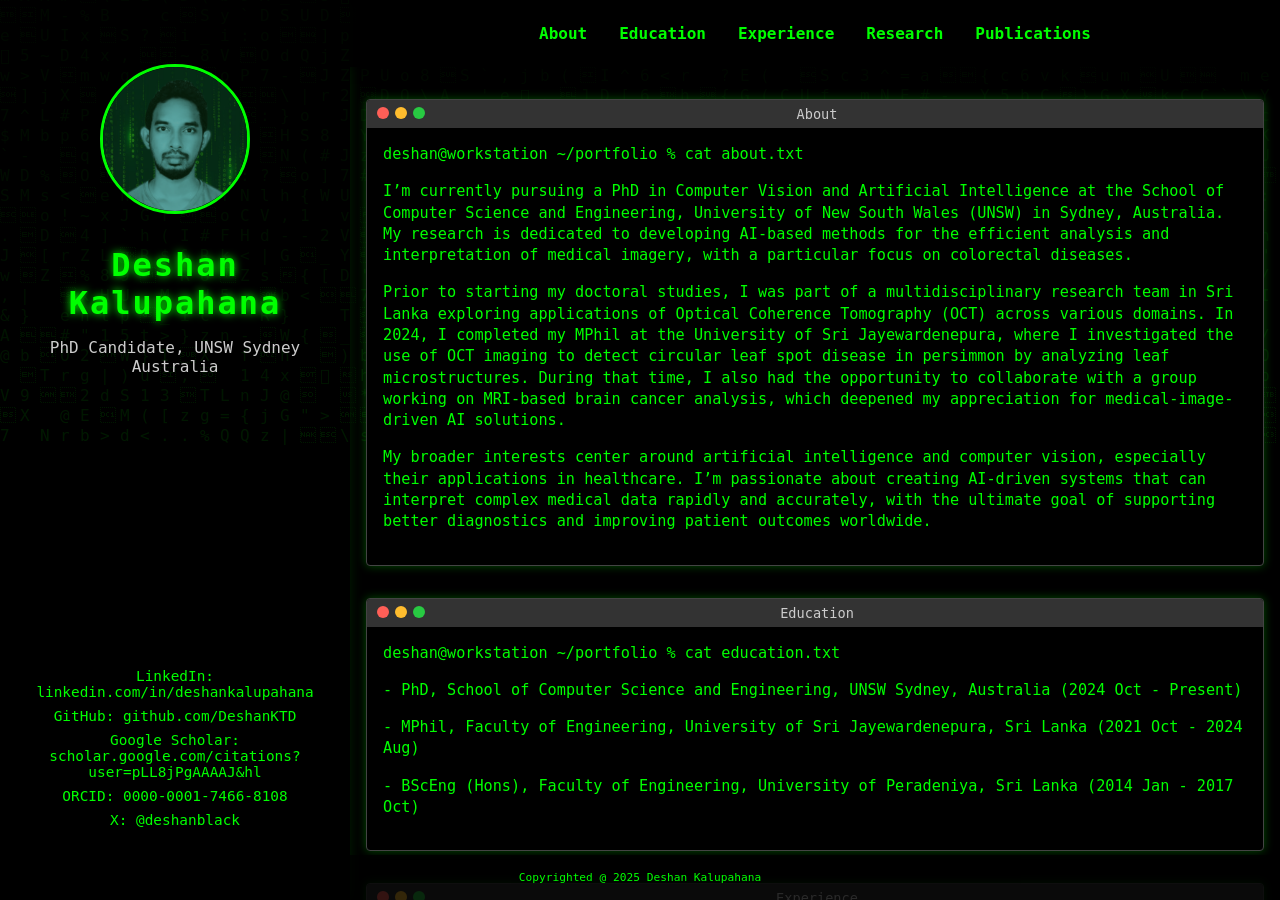
==== index.html @ 681093fb "matrix cube container size increased" ====
<!DOCTYPE html>
<html lang="en">
<head>
  <meta charset="UTF-8" />
  <meta name="viewport" content="width=device-width, initial-scale=1.0"/>
  <title>Deshan Kalupahana - PhD Computer Vision & AI Researcher | UNSW Sydney</title>
  
  <!-- SEO Meta Tags -->
  <meta name="description" content="Deshan Kalupahana is a PhD candidate in Computer Vision and AI at UNSW Sydney, specializing in medical image analysis and colorectal disease research. Former lecturer and researcher with expertise in OCT, machine learning, and brain tumor analysis."/>
  <meta name="keywords" content="Deshan Kalupahana, PhD researcher, computer vision, artificial intelligence, medical imaging, colorectal diseases, UNSW Sydney, machine learning, OCT, brain tumor analysis, deep learning, medical AI"/>
  <meta name="author" content="Deshan Kalupahana"/>
  <meta name="robots" content="index, follow"/>
  <meta name="language" content="English"/>
  <meta name="google-site-verification" content="XbaNAQeh065SX02LPiURoZ4rjeaRh0Z0gxLNS8J-SDw" />
  <link rel="canonical" href="https://deshanktd.github.io/"/>
  
  <!-- Open Graph / Facebook -->
  <meta property="og:type" content="website"/>
  <meta property="og:url" content="https://deshanktd.github.io/"/>
  <meta property="og:title" content="Deshan Kalupahana - PhD Computer Vision & AI Researcher"/>
  <meta property="og:description" content="PhD candidate in Computer Vision and AI at UNSW Sydney, specializing in medical image analysis and colorectal disease research."/>
  <meta property="og:image" content="https://deshanktd.github.io/img/profile.png"/>
  <meta property="og:site_name" content="Deshan Kalupahana - Portfolio"/>
  <meta property="og:locale" content="en_US"/>
  
  <!-- Twitter -->
  <meta property="twitter:card" content="summary_large_image"/>
  <meta property="twitter:url" content="https://deshanktd.github.io/"/>
  <meta property="twitter:title" content="Deshan Kalupahana - PhD Computer Vision & AI Researcher"/>
  <meta property="twitter:description" content="PhD candidate in Computer Vision and AI at UNSW Sydney, specializing in medical image analysis and colorectal disease research."/>
  <meta property="twitter:image" content="https://deshanktd.github.io/img/profile.png"/>
  <meta property="twitter:creator" content="@deshanblack"/>
  
  <!-- Academic/Research specific -->
  <meta name="citation_author" content="Kalupahana, Deshan"/>
  <meta name="citation_title" content="Deshan Kalupahana - Academic Portfolio"/>
  <meta name="DC.creator" content="Deshan Kalupahana"/>
  <meta name="DC.subject" content="Computer Vision, Artificial Intelligence, Medical Imaging"/>
  
  <!-- Structured Data for Person Schema -->
  <script type="application/ld+json">
  {
    "@context": "https://schema.org",
    "@type": "Person",
    "name": "Deshan Kalupahana",
    "jobTitle": "PhD Candidate",
    "affiliation": {
      "@type": "Organization",
      "name": "University of New South Wales",
      "sameAs": "https://www.unsw.edu.au/"
    },
    "alumniOf": [
      {
        "@type": "Organization", 
        "name": "University of Sri Jayewardenepura",
        "sameAs": "https://eng.sjp.ac.lk/"
      },
      {
        "@type": "Organization",
        "name": "University of Peradeniya", 
        "sameAs": "https://eng.pdn.ac.lk/"
      }
    ],
    "knowsAbout": ["Computer Vision", "Artificial Intelligence", "Medical Imaging", "Machine Learning", "Deep Learning", "Colorectal Disease Analysis", "Optical Coherence Tomography"],
    "url": "https://deshanktd.github.io/",
    "sameAs": [
      "https://www.linkedin.com/in/deshankalupahana/",
      "https://github.com/DeshanKTD",
      "https://scholar.google.com/citations?user=pLL8jPgAAAAJ",
      "https://orcid.org/0000-0001-7466-8108",
      "https://twitter.com/deshanblack"
    ],
    "image": "https://deshanktd.github.io/img/profile.png",
    "description": "PhD candidate in Computer Vision and AI at UNSW Sydney, specializing in medical image analysis and colorectal disease research."
  }
  </script>
  
  <!-- Link to external CSS file -->
  <link rel="stylesheet" href="css/styles.css">
</head>
<body>
  <!-- Hamburger toggle -->
  <button id="nav-toggle" aria-label="Toggle navigation">☰</button>
  <canvas id="matrix"></canvas>
  <div class="layout">
    <!-- LEFT SIDEBAR -->
    <aside class="sidebar" role="complementary">
      <img src="img/profile.png" alt="Deshan Kalupahana - PhD Computer Vision Researcher at UNSW Sydney">
      <h1>Deshan Kalupahana</h1>
      <p class="title">PhD Candidate, UNSW Sydney <br> Australia</p>
      
      <div class="contact">
        <p>LinkedIn: <a href="https://www.linkedin.com/in/deshankalupahana/">linkedin.com/in/deshankalupahana</a></p>
        <p>GitHub: <a href="https://github.com/DeshanKTD">github.com/DeshanKTD</a></p>
        <p>Google Scholar: <a href="https://scholar.google.com/citations?user=pLL8jPgAAAAJ&hl=en">scholar.google.com/citations?user=pLL8jPgAAAAJ&hl</a></p>
        <p>ORCID: <a href="https://orcid.org/0000-0001-7466-8108">0000-0001-7466-8108</a></p>
        <p>X: <a href="https://twitter.com/deshanblack">@deshanblack</a></p>
      </div>
    </aside>
    <!-- RIGHT MAIN CONTENT -->
    <main class="main" role="main">
      <!-- Main heading for SEO -->
      <h1 style="position: absolute; left: -9999px;">Deshan Kalupahana - PhD Computer Vision and AI Researcher</h1>
      <!-- Desktop nav -->
      <nav id="drawer-nav">
        <ul>
          <li><a href="#about">About</a></li>
            <li><a href="#education">Education</a></li>
          <li><a href="#experience">Experience</a></li>
          <li><a href="#research">Research</a></li>
          <!-- <li><a href="#projects">Projects</a></li> -->
          <li><a href="#publications">Publications</a></li>

        </ul>
      </nav>
      <!-- Mobile drawer -->
      <nav id="drawer-drawer">
        <div class="drawer-header">
          <img src="img/profile.png" alt="Deshan Kalupahana - PhD Researcher Profile Photo">
          <h1>Deshan Kalupahana</h1>
          <p class="title">PhD Candidate, UNSW Sydney</p>
          <p>Australia</p>
        </div>
        <ul>
          <li><a href="#about">About</a></li>
          <li><a href="#education">Education</a></li>
          <li><a href="#experience">Experience</a></li>
          <li><a href="#research">Research</a></li>
          <!-- <li><a href="#projects">Projects</a></li> -->
          <li><a href="#publications">Publications</a></li>

        </ul>
      </nav>
      <!-- Scripts -->
      <script>
        // Mobile drawer toggle
        document.addEventListener('DOMContentLoaded', () => {
          const toggle = document.getElementById('nav-toggle');
          const drawer = document.getElementById('drawer-drawer');
          if (toggle && drawer) toggle.addEventListener('click', () => drawer.classList.toggle('open'));
        });
      </script>
      
      <!-- Matrix Cube (shown when all terminals are closed) -->
      <div class="matrix-cube-container" id="matrix-cube">
        <div class="matrix-cube">
          <div class="cube-face front">01110100 01100101 01110010 01101101</div>
          <div class="cube-face back">01100011 01101111 01100100 01100101</div>
          <div class="cube-face right">01101101 01100001 01110100 01110010</div>
          <div class="cube-face left">01101001 01111000 01110000 01101000</div>
          <div class="cube-face top">01000100 01100101 01110011 01101000</div>
          <div class="cube-face bottom">01100001 01101110 01001011 01010100</div>
        </div>
      </div>
      
      <!-- About Terminal -->
      <section id="about" role="region" aria-labelledby="about-heading">
        <h2 id="about-heading" style="position: absolute; left: -9999px;">About Deshan Kalupahana</h2>
      <div class="terminal" id="terminal-about">
        <div class="terminal-header">
          <div class="term-buttons"><span class="close-btn"></span><span class="minimize-btn"></span><span class="maximize-btn"></span></div>
          <div class="term-title">About</div>
        </div>
        <div class="terminal-content">
          <p><span class="cmd">deshan@workstation ~/portfolio % cat about.txt</span></p>

            <p>I’m currently pursuing a PhD in Computer Vision and Artificial Intelligence at the School of Computer Science and Engineering, University of New South Wales (UNSW) in Sydney, Australia. My research is dedicated to developing AI-based methods for the efficient analysis and interpretation of medical imagery, with a particular focus on colorectal diseases.</p>

            <p>Prior to starting my doctoral studies, I was part of a multidisciplinary research team in Sri Lanka exploring applications of Optical Coherence Tomography (OCT) across various domains. In 2024, I completed my MPhil at the University of Sri Jayewardenepura, where I investigated the use of OCT imaging to detect circular leaf spot disease in persimmon by analyzing leaf microstructures. During that time, I also had the opportunity to collaborate with a group working on MRI-based brain cancer analysis, which deepened my appreciation for medical-image-driven AI solutions.</p>

            <p>My broader interests center around artificial intelligence and computer vision, especially their applications in healthcare. I’m passionate about creating AI-driven systems that can interpret complex medical data rapidly and accurately, with the ultimate goal of supporting better diagnostics and improving patient outcomes worldwide.</p>
        </div>
      </div>

            <!-- Education Terminal -->
      <section id="education" role="region" aria-labelledby="education-heading">
        <h2 id="education-heading" style="position: absolute; left: -9999px;">Education Background</h2>
      <div class="terminal" id="terminal-education">
        <div class="terminal-header"><div class="term-buttons"><span class="close-btn"></span><span class="minimize-btn"></span><span class="maximize-btn"></span></div><div class="term-title">Education</div></div>
        <div class="terminal-content">
          <p><span class="cmd">deshan@workstation ~/portfolio % cat education.txt</span> </p>
          <p>- PhD, <a href="https://www.unsw.edu.au/engineering/our-schools/computer-science-and-engineering"> School of Computer Science and Engineering, UNSW Sydney</a>, Australia (2024 Oct - Present)</p>
          <p>- MPhil, <a href="https://eng.sjp.ac.lk/"> Faculty of Engineering, University of Sri Jayewardenepura</a>, Sri Lanka (2021 Oct - 2024 Aug)</p>
          <p>- BScEng (Hons), <a href="https://eng.pdn.ac.lk/"> Faculty of Engineering, University of Peradeniya</a>, Sri Lanka (2014 Jan - 2017 Oct)</p>
        </div>
      </div>
      <!-- Experience Terminal -->
      <section id="experience" role="region" aria-labelledby="experience-heading">
        <h2 id="experience-heading" style="position: absolute; left: -9999px;">Professional Experience</h2>
      <div class="terminal" id="terminal-experience">
        <div class="terminal-header"><div class="term-buttons"><span class="close-btn"></span><span class="minimize-btn"></span><span class="maximize-btn"></span></div><div class="term-title">Experience</div></div>
        <div class="terminal-content">
          <p><span class="cmd">deshan@workstation ~/portfolio % cat experience.txt</span></p>
          <p>- Casual Acedemic, <a href="https://www.unsw.edu.au/engineering/our-schools/computer-science-and-engineering"> School of Computer Science & Engineering, UNSW Sydney</a>, Australia (2025 Feb - Present)</p>
          <p>- Lecturer, <a href="https://eng.sjp.ac.lk/">Faculty of Engineering, University of Sri Jayewardenepura</a>, Sri Lanka (2021 Sept - 2024 Oct)</p>
          <p>- Instructor, <a href="https://eng.sjp.ac.lk/">Faculty of Engineering, University of Sri Jayewardenepura</a>, Sri Lanka (2019 Dec - 2024 Aug)</p>
          <p>- Visiting Lecturer, <a href="https://icbt.lk/"> ICBT Campus </a>, Sri Lanka (2023 Sept - 2024 Sept)</p>
          <p>- Visiting Lecturer, <a href="https://apiit.lk/"> APIIT</a>, Sri Lanka (2022 Nov - 2023 Mar)</p>
          <p>- Software Engineer, <a href="https://wso2.com/"> WSO2</a>, Sri Lanka (2017 Nov - 2018 Jun)</p>
          <p>- System and Network Engineer (Intern), <a href="https://www.ibm.com/"> IBM World Trade Corporation</a>, Sri Lanka (2016 Oct - 2017 Mar)</p>
        </div>
      </div>

      <!-- Research Terminal -->
      <section id="research" role="region" aria-labelledby="research-heading">
        <h2 id="research-heading" style="position: absolute; left: -9999px;">Research Areas and Projects</h2>
      <div class="terminal" id="terminal-research">
        <div class="terminal-header"><div class="term-buttons"><span class="close-btn"></span><span class="minimize-btn"></span><span class="maximize-btn"></span></div><div class="term-title">Research</div></div>
        <div class="terminal-content">
          
          <p><span class="cmd">deshan@workstation ~/portfolio % cat research.txt</span></p>

          <p>- AI-Driven Analysis of Colorectal Diseases Using Computer Vision and Machine Learning: <br>
          The development of advanced, AI-driven methods for the analysis of colorectal diseases is the primary focus of my PhD research. This work involves applying computer vision and machine learning techniques to improve the accuracy, efficiency, and interpretability of medical image analysis in colorectal disease diagnostics. This research is being conducted at <a href="https://www.unsw.edu.au/engineering/our-schools/computer-science-and-engineering"> CSE UNSW Sydney</a>, under the supervision of <a href="https://research.unsw.edu.au/people/professor-arcot-sowmya"> Prof. Arcot Sowmya</a>, <a href="https://research.unsw.edu.au/people/dr-sonit-singh"> Dr. Sonit Singh</a>, and <a href="https://www.gastroandliver.com.au/team/praveen-ravindran/"> Dr. Praveen Ravindran </a>.
          </p>
          <p>- <a href="https://sites.google.com/view/aiai-lab-usj">Optical Coherence Tomography (OCT) Applications</a>: <br>
            Focused on applying Optical Coherence Tomography (OCT) and deep learning for non-invasive plant disease detection. The thesis, titled "A Deep Learning Approach for the Automated Pre-identification and Analysis of Circular Leaf Spot Disease in Persimmon Using Optical Coherence Tomography Images," involved developing an AI-based approach for early detection of circular leaf spot disease in persimmon. This work carried out at the <a href="https://eng.sjp.ac.lk/">Faculty of Engineering, University of Sri Jayewardenepura</a>, under the supervision of <a href="https://sites.google.com/view/udayawijenayake/"> Dr. Udaya Wijenayake</a> and <a href="https://www.sliit.lk/faculty-of-engineering/staff/eranga.w/"> Dr. Ruchire Eranga Wijesinghe</a>.</p>

          <p>-  MRI-Based Brain Tumor Analysis Using Machine Learning: <br>
            Research focused on analyzing brain tumors using diffusion-weighted MRI, with an emphasis on Apparent Diffusion Coefficient (ADC) images. Demographic and texture features were extracted to identify distribution patterns, and machine learning techniques were applied to classify tumors as malignant or benign. The study was carried out at the <a href="https://www.pdn.ac.lk/"> University of Peradeniya</a>.
          </p>


        </div>
      </div>
    
      <!-- Publications Terminal -->
      <section id="publications" role="region" aria-labelledby="publications-heading">
        <h2 id="publications-heading" style="position: absolute; left: -9999px;">Academic Publications</h2>
      <div class="terminal" id="terminal-publications">
        <div class="terminal-header"><div class="term-buttons"><span class="close-btn"></span><span class="minimize-btn"></span><span class="maximize-btn"></span></div><div class="term-title">Publications</div></div>
        <div class="terminal-content">
          <p><span class="cmd">deshan@workstation ~/portfolio % cat publications.txt</span></p>
          <p>- Kalupahana, D., Kahatapitiya, N.S., Kamalathasan, D., Wijesinghe, R.E., Silva, B.N. and Wijenayake, U., 2024. <a href="https://doi.org/10.1109/ACCESS.2024.3492389"> State-of-the-art of deep learning in multidisciplinary optical coherence tomography applications </a>. IEEE Access.</p>
          <p>- Kalupahana, D., Kahatapitiya, N.S., Silva, B.N., Kim, J., Jeon, M., Wijenayake, U. and Wijesinghe, R.E., 2024. <a href="https://doi.org/10.3390/s24165398"> Dense convolutional neural network-based deep learning pipeline for pre-identification of circular leaf spot disease of diospyros kaki leaves</a>.</p>
          <p>- Kahatapitiya, N.S., Kalupahana, D., Mohamed, H., Silva, B.N., Wijenayake, U., Han, S., Seong, D., Jeon, M., Kim, J. and Wijesinghe, R.E., 2024. <a href="https://doi.org/10.3390/ecsa-11-20515"> Detection of Peak Intensity Using an Integrated Optical Modeling Method for Identifying Defective Apple Leaves</a>. Engineering Proceedings, 82(1), p.45.</p>
          <p>- Vijithananda, S.M., Jayatilake, M.L., Gonçalves, T.C., Rato, L.M., Weerakoon, B.S., Kalupahana, T.D., Silva, A.D., Dissanayake, K. and Hewavithana, P.B., 2023. <a href="https://www.nature.com/articles/s41598-023-41353-5"> Texture feature analysis of MRI-ADC images to differentiate glioma grades using machine learning techniques</a>. Scientific Reports, 13(1), p.15772.</p>
          <br>
          <p>All publications -> <a href="https://scholar.google.com.au/citations?user=pLL8jPgAAAAJ&hl=en"><u>Google Scholar</u></a></p>
        </div>
      </div>

        <!-- Projects Terminal -->
      <!-- <section id="projects"></section>
      <div class="terminal">
        <div class="terminal-header"><div class="term-buttons"><span></span><span></span><span></span></div><div class="term-title">Projects</div></div>
        <div class="terminal-content"><span class="cmd">deshan@workstation ~/portfolio % cat projects.txt</span>

- Variational 3D Autoencoder for CT Analysis: Developed a probabilistic model for anomaly detection.
- CT Quality Scoring Module: 3D Slicer plugin for assessing segmentation quality.
- MPC Protocol for Collaborative LCA: Implemented optimized Python/MP-SPDZ protocol.
        </div>
      </div> -->

      <div class="copyright">Copyrighted @ 2025 Deshan Kalupahana</div>
    </main>
  </div>
  <script src="js/matrix.js"></script>
  <script>
    // Matrix rain effect
    document.addEventListener('DOMContentLoaded', () => {
      const canvas = document.getElementById('matrix');
      const ctx = canvas.getContext('2d');
      canvas.width = window.innerWidth;
      canvas.height = window.innerHeight;   
      const columns = Math.floor(canvas.width / 20);
      const drops = Array.from({ length: columns }).fill(1);  
      function draw() {
        ctx.fillStyle = 'rgba(0, 0, 0, 0.05)';
        ctx.fillRect(0, 0, canvas.width, canvas.height);
        // ctx.fillStyle = '#0f0';
        ctx.fillStyle = 'rgb(0, 255, 0)'; // Max green
        ctx.font = '16px monospace';
        drops.forEach((y, x) => {
          const text = String.fromCharCode(Math.random() * 128);
          ctx.fillText(text, x * 20, y);
          if (y > canvas.height && Math.random() > 0.975) {
            drops[x] = 0;
          }
          drops[x] += 20;
        });
      }
      setInterval(draw, 50);
    });

    // Terminal window controls functionality
    document.addEventListener('DOMContentLoaded', () => {
      const matrixCube = document.getElementById('matrix-cube');
      
      // Function to check if all terminals are hidden
      function checkTerminalVisibility() {
        const terminals = document.querySelectorAll('.terminal');
        const hiddenTerminals = document.querySelectorAll('.terminal.hidden');
        
        // If all terminals are hidden, show the cube
        if (terminals.length > 0 && terminals.length === hiddenTerminals.length) {
          matrixCube.classList.add('show');
        } else {
          matrixCube.classList.remove('show');
        }
      }
      
      // Add event listeners to all terminal control buttons
      document.querySelectorAll('.term-buttons').forEach(buttonContainer => {
        const terminal = buttonContainer.closest('.terminal');
        const closeBtn = buttonContainer.querySelector('.close-btn');
        const minimizeBtn = buttonContainer.querySelector('.minimize-btn');
        const maximizeBtn = buttonContainer.querySelector('.maximize-btn');

        // Close button functionality
        closeBtn.addEventListener('click', () => {
          terminal.classList.add('hidden');
          setTimeout(checkTerminalVisibility, 100); // Small delay for smooth transition
        });

        // Minimize button functionality
        minimizeBtn.addEventListener('click', () => {
          terminal.classList.toggle('minimized');
          setTimeout(checkTerminalVisibility, 100);
        });

        // Maximize button functionality
        maximizeBtn.addEventListener('click', () => {
          terminal.classList.toggle('maximized');
          setTimeout(checkTerminalVisibility, 100);
        });
      });

      // Add double-click on terminal header to restore from minimized state
      document.querySelectorAll('.terminal-header').forEach(header => {
        const terminal = header.closest('.terminal');
        header.addEventListener('dblclick', () => {
          if (terminal.classList.contains('minimized')) {
            terminal.classList.remove('minimized');
            setTimeout(checkTerminalVisibility, 100);
          }
        });
      });

      // Add escape key to exit maximize mode
      document.addEventListener('keydown', (e) => {
        if (e.key === 'Escape') {
          document.querySelectorAll('.terminal.maximized').forEach(terminal => {
            terminal.classList.remove('maximized');
          });
          setTimeout(checkTerminalVisibility, 100);
        }
      });
      
      // Also listen for navigation clicks to show terminals again
      document.querySelectorAll('nav a[href^="#"]').forEach(link => {
        link.addEventListener('click', (e) => {
          const targetId = e.target.getAttribute('href').substring(1);
          const targetTerminal = document.getElementById(`terminal-${targetId}`);
          if (targetTerminal && targetTerminal.classList.contains('hidden')) {
            targetTerminal.classList.remove('hidden');
            setTimeout(checkTerminalVisibility, 100);
          }
        });
      });
      
      // Initial check on page load
      checkTerminalVisibility();
    });
  </script>
</body>
</html>
---- css/styles.css ----
/* THEME VARIABLES */
:root {
  --matrix-green: #0f0;
  --bg-overlay: rgba(0, 0, 0, 0.905);
  --card-bg: rgba(0, 0, 0, 0.5);
  --text-shadow: 0 0 8px var(--matrix-green);
  --term-bg: #000;
  --term-header: #333;
  --term-text: #0f0;
}

/* GLOBAL RESET */
* { margin: 0; padding: 0; box-sizing: border-box; }
html, body { height: 100%; }
body {
  background: #000;
  font-family: 'Fira Code', monospace;
  color: var(--matrix-green);
  overflow-x: hidden;
  overflow-y: auto;
}
a { color: var(--matrix-green); text-decoration: none; }
a:hover { color: #fff; }

/* MATRIX RAIN BACKGROUND */
canvas { position: fixed; top: 0; left: 0; width: 100%; height: 100%; z-index: -1; }

/* LAYOUT */
.layout { display: flex; height: 100vh; }
.sidebar {
  width: 350px;
  background: var(--bg-overlay);
  padding: 4rem 1rem;
  display: flex;
  flex-direction: column;
  align-items: center;
  box-shadow: 2px 0 10px var(--matrix-green);
}
.sidebar img { width: 150px; height: 150px; border-radius: 50%; border: 3px solid var(--matrix-green); margin-bottom: 2rem; }
.sidebar h1 { font-size: 2rem; letter-spacing: 2px; text-shadow: var(--text-shadow); margin-bottom: 1rem; text-align: center;}
.sidebar p.title { color: #ccc; margin-bottom: 1.5rem; text-align: center; }
.sidebar .contact { margin-top: auto; font-size: 0.9rem; text-align: center; width: 100%; }
.sidebar .contact p { margin-bottom: 0.5rem; word-break: break-word; }

.main { flex: 1; overflow-y: auto; background: var(--bg-overlay); position: relative; z-index: 10; padding-bottom: 20px;}

/* DESKTOP NAV */
#drawer-nav {
  display: flex;
  justify-content: center;
  background: var(--bg-overlay);
  padding: 1.5rem 0;
  box-shadow: 0 2px 10px rgba(0,0,0,0.7);
  position: sticky;
  top: 0;
  z-index: 20;
}
#drawer-nav ul { display: flex; justify-content: center; gap: 2rem; list-style: none; }
#drawer-nav a { font-weight: bold; position: relative; padding-bottom: 2px; }
#drawer-nav a::before { content: ''; position: absolute; bottom: 0; left: 0; width: 0; height: 2px; background: var(--matrix-green); transition: width 0.3s; }
#drawer-nav a:hover::before { width: 100%; }

/* MOBILE HAMBURGER */
#nav-toggle { display: none; position: fixed; top: 1rem; left: 1rem; z-index: 30; background: var(--bg-overlay); border: none; color: var(--matrix-green); font-size: 1.5rem; padding: 0.5rem; border-radius: 4px; cursor: pointer; }

/* DRAWER HEADER (MOBILE) */
#drawer-drawer .drawer-header { text-align: center; margin-bottom: 1rem; }
#drawer-drawer .drawer-header img {
  width: 80px; height: 80px; border-radius: 50%; border: 2px solid var(--matrix-green); margin-bottom: 0.5rem;
}
#drawer-drawer .drawer-header h1 { font-size: 1.2rem; margin-bottom: 0.25rem; }
#drawer-drawer .drawer-header p { font-size: 0.9rem; color: #ccc; }

/* MOBILE DRAWER */
#drawer-drawer { display: none; position: fixed; top: 0; left: -100%; width: 75%; max-width: 300px; height: 100%; background: var(--bg-overlay); padding-top: 2rem; transition: left 0.3s ease-in-out; z-index: 25; overflow-y: auto; }
#drawer-drawer.open { left: 0; }
#drawer-drawer ul { display: flex; flex-direction: column; gap: 1rem; padding: 1rem; list-style: none; }

/* TERMINAL WINDOW STYLE */
.terminal { background: var(--term-bg); border-radius: 4px; border: 1px solid #444; margin: 2rem 1rem; overflow: hidden; box-shadow: 0 0 10px rgba(0,255,0,0.3); }
.terminal-header { background: var(--term-header); height: 28px; display: flex; align-items: center; padding: 0 10px; color: #ccc; font-size: 0.85rem; }
.term-buttons span { 
  display: inline-block; 
  width: 12px; 
  height: 12px; 
  margin-right: 6px; 
  border-radius: 50%; 
  cursor: pointer; 
  transition: all 0.2s ease;
}
.term-buttons span:nth-child(1) { background: #ff5f57; } /* Close - Red */
.term-buttons span:nth-child(2) { background: #ffbd2e; } /* Minimize - Yellow */
.term-buttons span:nth-child(3) { background: #28ca42; } /* Maximize - Green */
.term-buttons span:hover { 
  transform: scale(1.1); 
  box-shadow: 0 0 5px rgba(255,255,255,0.3); 
}
.terminal.minimized .terminal-content { display: none; }
.terminal.maximized { 
  position: fixed; 
  top: 10px; 
  left: 10px; 
  right: 10px; 
  bottom: 10px; 
  z-index: 1000; 
  margin: 0; 
  border-radius: 8px; 
}
.terminal.hidden { display: none; }
.term-title { flex: 1; text-align: center; margin-right: 50px; }
.terminal-content { padding: 1rem; color: var(--term-text); font-family: 'Fira Code', monospace; font-size: 0.95rem; line-height: 1.4; white-space: wrap; }
.terminal-content p { margin-bottom: 1rem; }
.cmd { color: var(--term-text); }

/* COPYRIGHT */
.copyright {
  position: fixed;
  bottom: 0;
  left: 0;
  width: 100%;
  text-align: center;
  padding: 1rem;
  background: rgba(0, 0, 0, 0.8);
  color: var(--matrix-green);
  font-size: 0.7rem;
}

/* ROTATING MATRIX CUBE */
.matrix-cube-container {
  position: absolute;
  top: 50%;
  left: 50%;
  transform: translate(-50%, -50%);
  perspective: 1000px;
  display: none;
  z-index: 5;
  min-height: 200px;
}

.matrix-cube {
  width: 200px;
  height: 200px;
  position: relative;
  transform-style: preserve-3d;
  animation: rotateCube 8s infinite linear;
}

.cube-face {
  position: absolute;
  width: 200px;
  height: 200px;
  border: 2px solid var(--matrix-green);
  background: rgba(0, 255, 0, 0.1);
  display: flex;
  align-items: center;
  justify-content: center;
  font-family: 'Fira Code', monospace;
  font-size: 12px;
  color: var(--matrix-green);
  text-shadow: 0 0 10px var(--matrix-green);
  box-shadow: inset 0 0 50px rgba(0, 255, 0, 0.2), 0 0 20px rgba(0, 255, 0, 0.3);
}

.cube-face.front { transform: rotateY(0deg) translateZ(100px); }
.cube-face.back { transform: rotateY(180deg) translateZ(100px); }
.cube-face.right { transform: rotateY(90deg) translateZ(100px); }
.cube-face.left { transform: rotateY(-90deg) translateZ(100px); }
.cube-face.top { transform: rotateX(90deg) translateZ(100px); }
.cube-face.bottom { transform: rotateX(-90deg) translateZ(100px); }

@keyframes rotateCube {
  0% { transform: rotateX(0deg) rotateY(0deg); }
  25% { transform: rotateX(90deg) rotateY(90deg); }
  50% { transform: rotateX(180deg) rotateY(180deg); }
  75% { transform: rotateX(270deg) rotateY(270deg); }
  100% { transform: rotateX(360deg) rotateY(360deg); }
}

.matrix-cube-container.show {
  display: block;
  animation: fadeIn 0.5s ease-in-out;
}

@keyframes fadeIn {
  from { opacity: 0; transform: translate(-50%, -50%) scale(0.8); }
  to { opacity: 1; transform: translate(-50%, -50%) scale(1); }
}

/* MOBILE STYLES */
@media (max-width: 768px) {
  .layout { flex-direction: column; height: auto; }
  .sidebar { width: 100%; }
  #nav-toggle { display: block; }
  #drawer-nav { display: none; }
  #drawer-drawer { display: block; }
  .main { padding-top: 0; }
  
  .matrix-cube-container {
    min-height: 250px;
    min-width: 250px;
  }
  
  .matrix-cube {
    width: 150px;
    height: 150px;
  }
  
  .cube-face {
    width: 150px;
    height: 150px;
    font-size: 10px;
  }
  
  .cube-face.front { transform: rotateY(0deg) translateZ(75px); }
  .cube-face.back { transform: rotateY(180deg) translateZ(75px); }
  .cube-face.right { transform: rotateY(90deg) translateZ(75px); }
  .cube-face.left { transform: rotateY(-90deg) translateZ(75px); }
  .cube-face.top { transform: rotateX(90deg) translateZ(75px); }
  .cube-face.bottom { transform: rotateX(-90deg) translateZ(75px); }
}
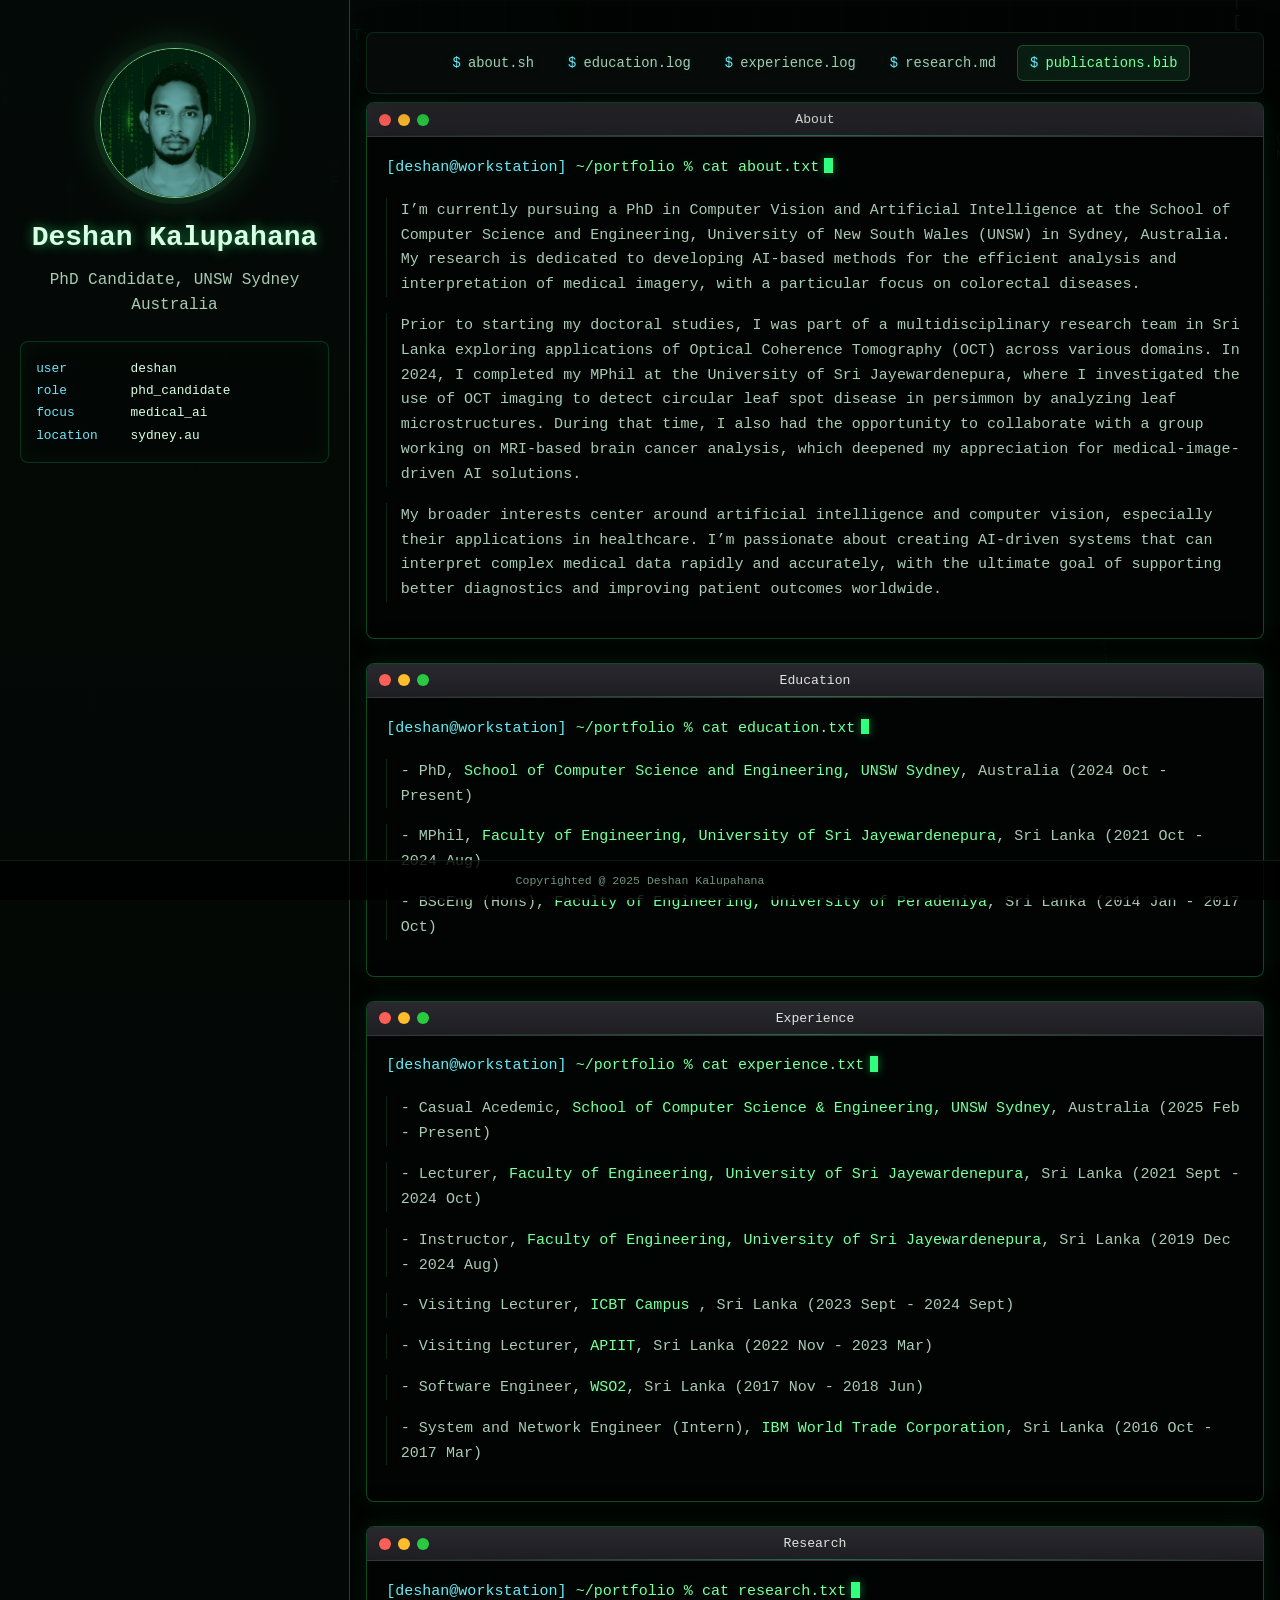
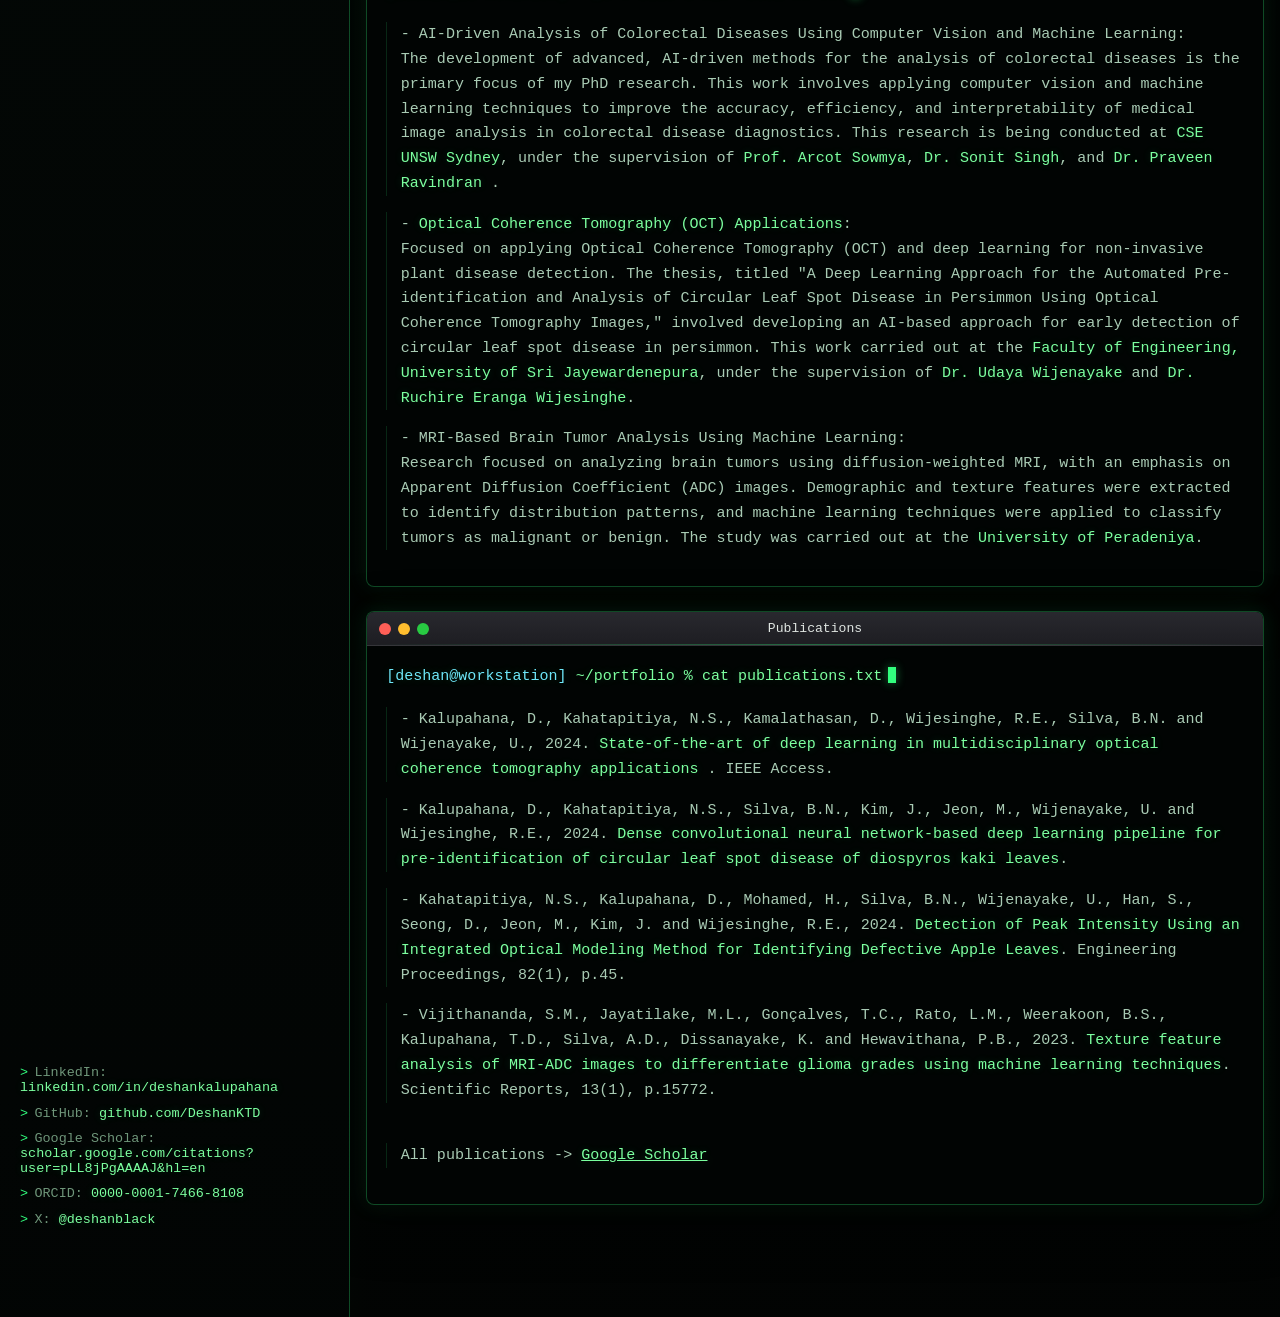
==== commit 09b665ea: "look changed to new mac" ====
--- a/index.html
+++ b/index.html
@@ -3,7 +3,7 @@
 <head>
   <meta charset="UTF-8" />
   <meta name="viewport" content="width=device-width, initial-scale=1.0"/>
-  <title>Deshan Kalupahana - PhD Computer Vision & AI Researcher | UNSW Sydney</title>
+  <title>Deshan Kalupahana - PhD Computer Vision &amp; AI Researcher | UNSW Sydney</title>
   
   <!-- SEO Meta Tags -->
   <meta name="description" content="Deshan Kalupahana is a PhD candidate in Computer Vision and AI at UNSW Sydney, specializing in medical image analysis and colorectal disease research. Former lecturer and researcher with expertise in OCT, machine learning, and brain tumor analysis."/>
@@ -17,7 +17,7 @@
   <!-- Open Graph / Facebook -->
   <meta property="og:type" content="website"/>
   <meta property="og:url" content="https://deshanktd.github.io/"/>
-  <meta property="og:title" content="Deshan Kalupahana - PhD Computer Vision & AI Researcher"/>
+  <meta property="og:title" content="Deshan Kalupahana - PhD Computer Vision &amp; AI Researcher"/>
   <meta property="og:description" content="PhD candidate in Computer Vision and AI at UNSW Sydney, specializing in medical image analysis and colorectal disease research."/>
   <meta property="og:image" content="https://deshanktd.github.io/img/profile.png"/>
   <meta property="og:site_name" content="Deshan Kalupahana - Portfolio"/>
@@ -26,7 +26,7 @@
   <!-- Twitter -->
   <meta property="twitter:card" content="summary_large_image"/>
   <meta property="twitter:url" content="https://deshanktd.github.io/"/>
-  <meta property="twitter:title" content="Deshan Kalupahana - PhD Computer Vision & AI Researcher"/>
+  <meta property="twitter:title" content="Deshan Kalupahana - PhD Computer Vision &amp; AI Researcher"/>
   <meta property="twitter:description" content="PhD candidate in Computer Vision and AI at UNSW Sydney, specializing in medical image analysis and colorectal disease research."/>
   <meta property="twitter:image" content="https://deshanktd.github.io/img/profile.png"/>
   <meta property="twitter:creator" content="@deshanblack"/>
@@ -88,11 +88,18 @@
       <img src="img/profile.png" alt="Deshan Kalupahana - PhD Computer Vision Researcher at UNSW Sydney">
       <h1>Deshan Kalupahana</h1>
       <p class="title">PhD Candidate, UNSW Sydney <br> Australia</p>
+
+      <div class="system-profile" aria-label="Terminal profile summary">
+        <p><span class="key">user</span><span class="value">deshan</span></p>
+        <p><span class="key">role</span><span class="value">phd_candidate</span></p>
+        <p><span class="key">focus</span><span class="value">medical_ai</span></p>
+        <p><span class="key">location</span><span class="value">sydney.au</span></p>
+      </div>
       
       <div class="contact">
         <p>LinkedIn: <a href="https://www.linkedin.com/in/deshankalupahana/">linkedin.com/in/deshankalupahana</a></p>
         <p>GitHub: <a href="https://github.com/DeshanKTD">github.com/DeshanKTD</a></p>
-        <p>Google Scholar: <a href="https://scholar.google.com/citations?user=pLL8jPgAAAAJ&hl=en">scholar.google.com/citations?user=pLL8jPgAAAAJ&hl</a></p>
+        <p>Google Scholar: <a href="https://scholar.google.com/citations?user=pLL8jPgAAAAJ&amp;hl=en">scholar.google.com/citations?user=pLL8jPgAAAAJ&amp;hl=en</a></p>
         <p>ORCID: <a href="https://orcid.org/0000-0001-7466-8108">0000-0001-7466-8108</a></p>
         <p>X: <a href="https://twitter.com/deshanblack">@deshanblack</a></p>
       </div>
@@ -104,12 +111,12 @@
       <!-- Desktop nav -->
       <nav id="drawer-nav">
         <ul>
-          <li><a href="#about">About</a></li>
-            <li><a href="#education">Education</a></li>
-          <li><a href="#experience">Experience</a></li>
-          <li><a href="#research">Research</a></li>
+          <li><a href="#about">about.sh</a></li>
+          <li><a href="#education">education.log</a></li>
+          <li><a href="#experience">experience.log</a></li>
+          <li><a href="#research">research.md</a></li>
           <!-- <li><a href="#projects">Projects</a></li> -->
-          <li><a href="#publications">Publications</a></li>
+          <li><a href="#publications">publications.bib</a></li>
 
         </ul>
       </nav>
@@ -122,12 +129,12 @@
           <p>Australia</p>
         </div>
         <ul>
-          <li><a href="#about">About</a></li>
-          <li><a href="#education">Education</a></li>
-          <li><a href="#experience">Experience</a></li>
-          <li><a href="#research">Research</a></li>
+          <li><a href="#about">about.sh</a></li>
+          <li><a href="#education">education.log</a></li>
+          <li><a href="#experience">experience.log</a></li>
+          <li><a href="#research">research.md</a></li>
           <!-- <li><a href="#projects">Projects</a></li> -->
-          <li><a href="#publications">Publications</a></li>
+          <li><a href="#publications">publications.bib</a></li>
 
         </ul>
       </nav>
@@ -151,6 +158,7 @@
           <div class="cube-face top">01000100 01100101 01110011 01101000</div>
           <div class="cube-face bottom">01100001 01101110 01001011 01010100</div>
         </div>
+        <p class="cube-idle-label">no active terminal sessions</p>
       </div>
       
       <!-- About Terminal -->
@@ -162,7 +170,7 @@
           <div class="term-title">About</div>
         </div>
         <div class="terminal-content">
-          <p><span class="cmd">deshan@workstation ~/portfolio % cat about.txt</span></p>
+          <p><span class="cmd">~/portfolio % cat about.txt</span></p>
 
             <p>I’m currently pursuing a PhD in Computer Vision and Artificial Intelligence at the School of Computer Science and Engineering, University of New South Wales (UNSW) in Sydney, Australia. My research is dedicated to developing AI-based methods for the efficient analysis and interpretation of medical imagery, with a particular focus on colorectal diseases.</p>
 
@@ -171,6 +179,7 @@
             <p>My broader interests center around artificial intelligence and computer vision, especially their applications in healthcare. I’m passionate about creating AI-driven systems that can interpret complex medical data rapidly and accurately, with the ultimate goal of supporting better diagnostics and improving patient outcomes worldwide.</p>
         </div>
       </div>
+      </section>
 
             <!-- Education Terminal -->
       <section id="education" role="region" aria-labelledby="education-heading">
@@ -178,20 +187,21 @@
       <div class="terminal" id="terminal-education">
         <div class="terminal-header"><div class="term-buttons"><span class="close-btn"></span><span class="minimize-btn"></span><span class="maximize-btn"></span></div><div class="term-title">Education</div></div>
         <div class="terminal-content">
-          <p><span class="cmd">deshan@workstation ~/portfolio % cat education.txt</span> </p>
+          <p><span class="cmd">~/portfolio % cat education.txt</span> </p>
           <p>- PhD, <a href="https://www.unsw.edu.au/engineering/our-schools/computer-science-and-engineering"> School of Computer Science and Engineering, UNSW Sydney</a>, Australia (2024 Oct - Present)</p>
           <p>- MPhil, <a href="https://eng.sjp.ac.lk/"> Faculty of Engineering, University of Sri Jayewardenepura</a>, Sri Lanka (2021 Oct - 2024 Aug)</p>
           <p>- BScEng (Hons), <a href="https://eng.pdn.ac.lk/"> Faculty of Engineering, University of Peradeniya</a>, Sri Lanka (2014 Jan - 2017 Oct)</p>
         </div>
       </div>
+      </section>
       <!-- Experience Terminal -->
       <section id="experience" role="region" aria-labelledby="experience-heading">
         <h2 id="experience-heading" style="position: absolute; left: -9999px;">Professional Experience</h2>
       <div class="terminal" id="terminal-experience">
         <div class="terminal-header"><div class="term-buttons"><span class="close-btn"></span><span class="minimize-btn"></span><span class="maximize-btn"></span></div><div class="term-title">Experience</div></div>
         <div class="terminal-content">
-          <p><span class="cmd">deshan@workstation ~/portfolio % cat experience.txt</span></p>
-          <p>- Casual Acedemic, <a href="https://www.unsw.edu.au/engineering/our-schools/computer-science-and-engineering"> School of Computer Science & Engineering, UNSW Sydney</a>, Australia (2025 Feb - Present)</p>
+          <p><span class="cmd">~/portfolio % cat experience.txt</span></p>
+          <p>- Casual Acedemic, <a href="https://www.unsw.edu.au/engineering/our-schools/computer-science-and-engineering"> School of Computer Science &amp; Engineering, UNSW Sydney</a>, Australia (2025 Feb - Present)</p>
           <p>- Lecturer, <a href="https://eng.sjp.ac.lk/">Faculty of Engineering, University of Sri Jayewardenepura</a>, Sri Lanka (2021 Sept - 2024 Oct)</p>
           <p>- Instructor, <a href="https://eng.sjp.ac.lk/">Faculty of Engineering, University of Sri Jayewardenepura</a>, Sri Lanka (2019 Dec - 2024 Aug)</p>
           <p>- Visiting Lecturer, <a href="https://icbt.lk/"> ICBT Campus </a>, Sri Lanka (2023 Sept - 2024 Sept)</p>
@@ -200,6 +210,7 @@
           <p>- System and Network Engineer (Intern), <a href="https://www.ibm.com/"> IBM World Trade Corporation</a>, Sri Lanka (2016 Oct - 2017 Mar)</p>
         </div>
       </div>
+      </section>
 
       <!-- Research Terminal -->
       <section id="research" role="region" aria-labelledby="research-heading">
@@ -208,7 +219,7 @@
         <div class="terminal-header"><div class="term-buttons"><span class="close-btn"></span><span class="minimize-btn"></span><span class="maximize-btn"></span></div><div class="term-title">Research</div></div>
         <div class="terminal-content">
           
-          <p><span class="cmd">deshan@workstation ~/portfolio % cat research.txt</span></p>
+          <p><span class="cmd">~/portfolio % cat research.txt</span></p>
 
           <p>- AI-Driven Analysis of Colorectal Diseases Using Computer Vision and Machine Learning: <br>
           The development of advanced, AI-driven methods for the analysis of colorectal diseases is the primary focus of my PhD research. This work involves applying computer vision and machine learning techniques to improve the accuracy, efficiency, and interpretability of medical image analysis in colorectal disease diagnostics. This research is being conducted at <a href="https://www.unsw.edu.au/engineering/our-schools/computer-science-and-engineering"> CSE UNSW Sydney</a>, under the supervision of <a href="https://research.unsw.edu.au/people/professor-arcot-sowmya"> Prof. Arcot Sowmya</a>, <a href="https://research.unsw.edu.au/people/dr-sonit-singh"> Dr. Sonit Singh</a>, and <a href="https://www.gastroandliver.com.au/team/praveen-ravindran/"> Dr. Praveen Ravindran </a>.
@@ -223,6 +234,7 @@
 
         </div>
       </div>
+      </section>
     
       <!-- Publications Terminal -->
       <section id="publications" role="region" aria-labelledby="publications-heading">
@@ -230,21 +242,22 @@
       <div class="terminal" id="terminal-publications">
         <div class="terminal-header"><div class="term-buttons"><span class="close-btn"></span><span class="minimize-btn"></span><span class="maximize-btn"></span></div><div class="term-title">Publications</div></div>
         <div class="terminal-content">
-          <p><span class="cmd">deshan@workstation ~/portfolio % cat publications.txt</span></p>
+          <p><span class="cmd">~/portfolio % cat publications.txt</span></p>
           <p>- Kalupahana, D., Kahatapitiya, N.S., Kamalathasan, D., Wijesinghe, R.E., Silva, B.N. and Wijenayake, U., 2024. <a href="https://doi.org/10.1109/ACCESS.2024.3492389"> State-of-the-art of deep learning in multidisciplinary optical coherence tomography applications </a>. IEEE Access.</p>
           <p>- Kalupahana, D., Kahatapitiya, N.S., Silva, B.N., Kim, J., Jeon, M., Wijenayake, U. and Wijesinghe, R.E., 2024. <a href="https://doi.org/10.3390/s24165398"> Dense convolutional neural network-based deep learning pipeline for pre-identification of circular leaf spot disease of diospyros kaki leaves</a>.</p>
           <p>- Kahatapitiya, N.S., Kalupahana, D., Mohamed, H., Silva, B.N., Wijenayake, U., Han, S., Seong, D., Jeon, M., Kim, J. and Wijesinghe, R.E., 2024. <a href="https://doi.org/10.3390/ecsa-11-20515"> Detection of Peak Intensity Using an Integrated Optical Modeling Method for Identifying Defective Apple Leaves</a>. Engineering Proceedings, 82(1), p.45.</p>
           <p>- Vijithananda, S.M., Jayatilake, M.L., Gonçalves, T.C., Rato, L.M., Weerakoon, B.S., Kalupahana, T.D., Silva, A.D., Dissanayake, K. and Hewavithana, P.B., 2023. <a href="https://www.nature.com/articles/s41598-023-41353-5"> Texture feature analysis of MRI-ADC images to differentiate glioma grades using machine learning techniques</a>. Scientific Reports, 13(1), p.15772.</p>
           <br>
-          <p>All publications -> <a href="https://scholar.google.com.au/citations?user=pLL8jPgAAAAJ&hl=en"><u>Google Scholar</u></a></p>
-        </div>
-      </div>
+          <p>All publications -> <a href="https://scholar.google.com.au/citations?user=pLL8jPgAAAAJ&amp;hl=en"><u>Google Scholar</u></a></p>
+        </div>
+      </div>
+      </section>
 
         <!-- Projects Terminal -->
       <!-- <section id="projects"></section>
       <div class="terminal">
         <div class="terminal-header"><div class="term-buttons"><span></span><span></span><span></span></div><div class="term-title">Projects</div></div>
-        <div class="terminal-content"><span class="cmd">deshan@workstation ~/portfolio % cat projects.txt</span>
+        <div class="terminal-content"><span class="cmd">~/portfolio % cat projects.txt</span>
 
 - Variational 3D Autoencoder for CT Analysis: Developed a probabilistic model for anomaly detection.
 - CT Quality Scoring Module: 3D Slicer plugin for assessing segmentation quality.
@@ -257,35 +270,12 @@
   </div>
   <script src="js/matrix.js"></script>
   <script>
-    // Matrix rain effect
-    document.addEventListener('DOMContentLoaded', () => {
-      const canvas = document.getElementById('matrix');
-      const ctx = canvas.getContext('2d');
-      canvas.width = window.innerWidth;
-      canvas.height = window.innerHeight;   
-      const columns = Math.floor(canvas.width / 20);
-      const drops = Array.from({ length: columns }).fill(1);  
-      function draw() {
-        ctx.fillStyle = 'rgba(0, 0, 0, 0.05)';
-        ctx.fillRect(0, 0, canvas.width, canvas.height);
-        // ctx.fillStyle = '#0f0';
-        ctx.fillStyle = 'rgb(0, 255, 0)'; // Max green
-        ctx.font = '16px monospace';
-        drops.forEach((y, x) => {
-          const text = String.fromCharCode(Math.random() * 128);
-          ctx.fillText(text, x * 20, y);
-          if (y > canvas.height && Math.random() > 0.975) {
-            drops[x] = 0;
-          }
-          drops[x] += 20;
-        });
-      }
-      setInterval(draw, 50);
-    });
-
     // Terminal window controls functionality
     document.addEventListener('DOMContentLoaded', () => {
       const matrixCube = document.getElementById('matrix-cube');
+      const drawer = document.getElementById('drawer-drawer');
+      const navLinks = document.querySelectorAll('nav a[href^="#"]');
+      const controlTitles = ['Close terminal', 'Minimize terminal', 'Maximize terminal'];
       
       // Function to check if all terminals are hidden
       function checkTerminalVisibility() {
@@ -306,6 +296,18 @@
         const closeBtn = buttonContainer.querySelector('.close-btn');
         const minimizeBtn = buttonContainer.querySelector('.minimize-btn');
         const maximizeBtn = buttonContainer.querySelector('.maximize-btn');
+        buttonContainer.querySelectorAll('span').forEach((button, index) => {
+          button.setAttribute('title', controlTitles[index]);
+          button.setAttribute('aria-label', controlTitles[index]);
+          button.setAttribute('role', 'button');
+          button.setAttribute('tabindex', '0');
+          button.addEventListener('keydown', (event) => {
+            if (event.key === 'Enter' || event.key === ' ') {
+              event.preventDefault();
+              button.click();
+            }
+          });
+        });
 
         // Close button functionality
         closeBtn.addEventListener('click', () => {
@@ -347,21 +349,43 @@
         }
       });
       
+      function setActiveNavigation(targetId) {
+        navLinks.forEach(link => {
+          link.classList.toggle('active', link.getAttribute('href') === `#${targetId}`);
+        });
+      }
+
       // Also listen for navigation clicks to show terminals again
-      document.querySelectorAll('nav a[href^="#"]').forEach(link => {
+      navLinks.forEach(link => {
         link.addEventListener('click', (e) => {
           const targetId = e.target.getAttribute('href').substring(1);
           const targetTerminal = document.getElementById(`terminal-${targetId}`);
+          setActiveNavigation(targetId);
+          if (drawer) drawer.classList.remove('open');
           if (targetTerminal && targetTerminal.classList.contains('hidden')) {
             targetTerminal.classList.remove('hidden');
             setTimeout(checkTerminalVisibility, 100);
           }
         });
       });
+
+      const sections = document.querySelectorAll('main section[id]');
+      if ('IntersectionObserver' in window) {
+        const observer = new IntersectionObserver(entries => {
+          entries.forEach(entry => {
+            if (entry.isIntersecting) setActiveNavigation(entry.target.id);
+          });
+        }, { root: document.querySelector('.main'), threshold: 0.45 });
+
+        sections.forEach(section => observer.observe(section));
+      } else {
+        setActiveNavigation('about');
+      }
       
       // Initial check on page load
+      setActiveNavigation(window.location.hash.replace('#', '') || 'about');
       checkTerminalVisibility();
     });
   </script>
 </body>
-</html>+</html>
--- a/css/styles.css
+++ b/css/styles.css
@@ -1,116 +1,395 @@
 /* THEME VARIABLES */
 :root {
-  --matrix-green: #0f0;
-  --bg-overlay: rgba(0, 0, 0, 0.905);
-  --card-bg: rgba(0, 0, 0, 0.5);
-  --text-shadow: 0 0 8px var(--matrix-green);
-  --term-bg: #000;
-  --term-header: #333;
-  --term-text: #0f0;
+  --matrix-green: #32ff7e;
+  --matrix-green-strong: #7cff9f;
+  --matrix-green-muted: #7edc9a;
+  --terminal-cyan: #6ee7f9;
+  --terminal-amber: #ffcf6e;
+  --text-primary: #d9ffe6;
+  --text-secondary: #a9cbb4;
+  --text-muted: #6f967a;
+  --bg-base: #020403;
+  --bg-overlay: rgba(3, 7, 5, 0.92);
+  --panel-bg: rgba(4, 10, 7, 0.84);
+  --term-bg: rgba(2, 5, 4, 0.96);
+  --term-header: rgba(31, 31, 36, 0.94);
+  --term-border: rgba(50, 255, 126, 0.28);
+  --text-shadow: 0 0 12px rgba(50, 255, 126, 0.55);
+  --terminal-shadow: 0 18px 50px rgba(0, 0, 0, 0.65), 0 0 22px rgba(50, 255, 126, 0.12);
 }
 
 /* GLOBAL RESET */
 * { margin: 0; padding: 0; box-sizing: border-box; }
-html, body { height: 100%; }
+html { min-height: 100%; scroll-behavior: smooth; }
 body {
-  background: #000;
-  font-family: 'Fira Code', monospace;
-  color: var(--matrix-green);
+  min-height: 100%;
+  background: var(--bg-base);
+  color: var(--text-primary);
+  font-family: "SFMono-Regular", "Fira Code", "JetBrains Mono", Consolas, monospace;
   overflow-x: hidden;
   overflow-y: auto;
 }
-a { color: var(--matrix-green); text-decoration: none; }
+
+body::before {
+  content: "";
+  position: fixed;
+  inset: 0;
+  z-index: 0;
+  pointer-events: none;
+  background:
+    linear-gradient(90deg, rgba(255, 255, 255, 0.025) 1px, transparent 1px),
+    linear-gradient(180deg, rgba(255, 255, 255, 0.018) 1px, transparent 1px),
+    radial-gradient(circle at 18% 8%, rgba(110, 231, 249, 0.08), transparent 30%),
+    linear-gradient(180deg, rgba(0, 0, 0, 0.12), rgba(0, 0, 0, 0.82));
+  background-size: 42px 42px, 42px 42px, auto, auto;
+}
+
+a {
+  color: var(--matrix-green-strong);
+  text-decoration: none;
+  text-shadow: 0 0 8px rgba(50, 255, 126, 0.18);
+}
 a:hover { color: #fff; }
+a:focus-visible,
+button:focus-visible {
+  outline: 2px solid var(--terminal-cyan);
+  outline-offset: 3px;
+}
 
 /* MATRIX RAIN BACKGROUND */
-canvas { position: fixed; top: 0; left: 0; width: 100%; height: 100%; z-index: -1; }
+canvas {
+  position: fixed;
+  inset: 0;
+  width: 100%;
+  height: 100%;
+  z-index: -1;
+  opacity: 0.62;
+}
 
 /* LAYOUT */
-.layout { display: flex; height: 100vh; }
+.layout {
+  position: relative;
+  z-index: 1;
+  display: flex;
+  min-height: 100vh;
+}
+
 .sidebar {
   width: 350px;
-  background: var(--bg-overlay);
-  padding: 4rem 1rem;
+  min-height: 100vh;
+  background: linear-gradient(180deg, rgba(4, 10, 7, 0.96), rgba(2, 5, 4, 0.92));
+  border-right: 1px solid var(--term-border);
+  padding: 3rem 1.25rem 5rem;
   display: flex;
   flex-direction: column;
   align-items: center;
-  box-shadow: 2px 0 10px var(--matrix-green);
-}
-.sidebar img { width: 150px; height: 150px; border-radius: 50%; border: 3px solid var(--matrix-green); margin-bottom: 2rem; }
-.sidebar h1 { font-size: 2rem; letter-spacing: 2px; text-shadow: var(--text-shadow); margin-bottom: 1rem; text-align: center;}
-.sidebar p.title { color: #ccc; margin-bottom: 1.5rem; text-align: center; }
-.sidebar .contact { margin-top: auto; font-size: 0.9rem; text-align: center; width: 100%; }
-.sidebar .contact p { margin-bottom: 0.5rem; word-break: break-word; }
-
-.main { flex: 1; overflow-y: auto; background: var(--bg-overlay); position: relative; z-index: 10; padding-bottom: 20px;}
+  box-shadow: 14px 0 45px rgba(0, 0, 0, 0.48), 1px 0 18px rgba(50, 255, 126, 0.12);
+}
+
+.sidebar img {
+  width: 150px;
+  height: 150px;
+  border-radius: 50%;
+  border: 1px solid rgba(124, 255, 159, 0.8);
+  margin-bottom: 1.5rem;
+  object-fit: cover;
+  box-shadow: 0 0 0 6px rgba(50, 255, 126, 0.06), 0 0 34px rgba(50, 255, 126, 0.2);
+  filter: saturate(0.82) contrast(1.08);
+}
+
+.sidebar h1 {
+  max-width: 100%;
+  font-size: 1.75rem;
+  line-height: 1.15;
+  letter-spacing: 0;
+  text-shadow: var(--text-shadow);
+  margin-bottom: 0.85rem;
+  text-align: center;
+}
+
+.sidebar p.title {
+  color: var(--text-secondary);
+  margin-bottom: 1.25rem;
+  text-align: center;
+  line-height: 1.55;
+}
+
+.system-profile {
+  width: 100%;
+  margin: 0.25rem 0 1.5rem;
+  padding: 0.95rem;
+  border: 1px solid rgba(50, 255, 126, 0.18);
+  border-radius: 8px;
+  background: rgba(0, 0, 0, 0.32);
+  box-shadow: inset 0 0 22px rgba(50, 255, 126, 0.05);
+  color: var(--text-secondary);
+  font-size: 0.8rem;
+  line-height: 1.75;
+}
+
+.system-profile p { display: flex; gap: 0.5rem; }
+.system-profile .key {
+  min-width: 5.4rem;
+  color: var(--terminal-cyan);
+}
+.system-profile .value { color: var(--text-primary); }
+
+.sidebar .contact {
+  margin-top: auto;
+  font-size: 0.84rem;
+  text-align: left;
+  width: 100%;
+}
+.sidebar .contact p {
+  margin-bottom: 0.65rem;
+  word-break: break-word;
+  color: var(--text-muted);
+}
+.sidebar .contact p::before {
+  content: ">";
+  color: var(--matrix-green);
+  margin-right: 0.4rem;
+}
+
+.main {
+  flex: 1;
+  overflow-y: auto;
+  background: linear-gradient(180deg, rgba(2, 6, 4, 0.76), rgba(2, 4, 3, 0.93));
+  position: relative;
+  z-index: 10;
+  padding: 1rem 1rem 5.5rem;
+  min-height: 100vh;
+}
 
 /* DESKTOP NAV */
 #drawer-nav {
   display: flex;
   justify-content: center;
-  background: var(--bg-overlay);
-  padding: 1.5rem 0;
-  box-shadow: 0 2px 10px rgba(0,0,0,0.7);
+  background: rgba(8, 12, 11, 0.86);
+  border: 1px solid rgba(50, 255, 126, 0.12);
+  border-radius: 8px;
+  padding: 0.75rem;
+  box-shadow: 0 12px 34px rgba(0, 0, 0, 0.35);
   position: sticky;
-  top: 0;
+  top: 1rem;
   z-index: 20;
-}
-#drawer-nav ul { display: flex; justify-content: center; gap: 2rem; list-style: none; }
-#drawer-nav a { font-weight: bold; position: relative; padding-bottom: 2px; }
-#drawer-nav a::before { content: ''; position: absolute; bottom: 0; left: 0; width: 0; height: 2px; background: var(--matrix-green); transition: width 0.3s; }
-#drawer-nav a:hover::before { width: 100%; }
+  backdrop-filter: blur(14px);
+}
+#drawer-nav ul {
+  display: flex;
+  justify-content: center;
+  flex-wrap: wrap;
+  gap: 0.5rem;
+  list-style: none;
+}
+#drawer-nav a {
+  display: inline-flex;
+  align-items: center;
+  min-height: 2.25rem;
+  padding: 0.45rem 0.75rem;
+  border: 1px solid transparent;
+  border-radius: 6px;
+  color: var(--text-secondary);
+  font-size: 0.86rem;
+}
+#drawer-nav a:hover,
+#drawer-nav a.active {
+  color: var(--matrix-green-strong);
+  border-color: rgba(50, 255, 126, 0.24);
+  background: rgba(50, 255, 126, 0.08);
+}
+#drawer-nav a::before {
+  content: "$";
+  color: var(--terminal-cyan);
+  margin-right: 0.45rem;
+}
 
 /* MOBILE HAMBURGER */
-#nav-toggle { display: none; position: fixed; top: 1rem; left: 1rem; z-index: 30; background: var(--bg-overlay); border: none; color: var(--matrix-green); font-size: 1.5rem; padding: 0.5rem; border-radius: 4px; cursor: pointer; }
+#nav-toggle {
+  display: none;
+  position: fixed;
+  top: 1rem;
+  left: 1rem;
+  z-index: 30;
+  width: 2.65rem;
+  height: 2.65rem;
+  background: rgba(8, 12, 11, 0.92);
+  border: 1px solid rgba(50, 255, 126, 0.2);
+  color: var(--matrix-green);
+  font-size: 1.3rem;
+  border-radius: 8px;
+  cursor: pointer;
+  box-shadow: 0 10px 28px rgba(0, 0, 0, 0.35);
+}
 
 /* DRAWER HEADER (MOBILE) */
 #drawer-drawer .drawer-header { text-align: center; margin-bottom: 1rem; }
 #drawer-drawer .drawer-header img {
-  width: 80px; height: 80px; border-radius: 50%; border: 2px solid var(--matrix-green); margin-bottom: 0.5rem;
+  width: 80px;
+  height: 80px;
+  border-radius: 50%;
+  border: 1px solid var(--matrix-green);
+  margin-bottom: 0.5rem;
+  box-shadow: 0 0 18px rgba(50, 255, 126, 0.2);
 }
 #drawer-drawer .drawer-header h1 { font-size: 1.2rem; margin-bottom: 0.25rem; }
-#drawer-drawer .drawer-header p { font-size: 0.9rem; color: #ccc; }
+#drawer-drawer .drawer-header p { font-size: 0.9rem; color: var(--text-secondary); }
 
 /* MOBILE DRAWER */
-#drawer-drawer { display: none; position: fixed; top: 0; left: -100%; width: 75%; max-width: 300px; height: 100%; background: var(--bg-overlay); padding-top: 2rem; transition: left 0.3s ease-in-out; z-index: 25; overflow-y: auto; }
+#drawer-drawer {
+  display: none;
+  position: fixed;
+  top: 0;
+  left: -100%;
+  width: 78%;
+  max-width: 320px;
+  height: 100%;
+  background: rgba(2, 6, 4, 0.97);
+  border-right: 1px solid var(--term-border);
+  padding-top: 2rem;
+  transition: left 0.3s ease-in-out;
+  z-index: 25;
+  overflow-y: auto;
+  box-shadow: 18px 0 44px rgba(0, 0, 0, 0.52);
+}
 #drawer-drawer.open { left: 0; }
-#drawer-drawer ul { display: flex; flex-direction: column; gap: 1rem; padding: 1rem; list-style: none; }
+#drawer-drawer ul {
+  display: flex;
+  flex-direction: column;
+  gap: 0.65rem;
+  padding: 1rem;
+  list-style: none;
+}
+#drawer-drawer a {
+  display: block;
+  padding: 0.7rem 0.8rem;
+  border: 1px solid rgba(50, 255, 126, 0.14);
+  border-radius: 6px;
+  background: rgba(50, 255, 126, 0.04);
+  color: var(--text-secondary);
+}
+#drawer-drawer a.active,
+#drawer-drawer a:hover {
+  color: var(--matrix-green-strong);
+  background: rgba(50, 255, 126, 0.09);
+}
 
 /* TERMINAL WINDOW STYLE */
-.terminal { background: var(--term-bg); border-radius: 4px; border: 1px solid #444; margin: 2rem 1rem; overflow: hidden; box-shadow: 0 0 10px rgba(0,255,0,0.3); }
-.terminal-header { background: var(--term-header); height: 28px; display: flex; align-items: center; padding: 0 10px; color: #ccc; font-size: 0.85rem; }
-.term-buttons span { 
-  display: inline-block; 
-  width: 12px; 
-  height: 12px; 
-  margin-right: 6px; 
-  border-radius: 50%; 
-  cursor: pointer; 
-  transition: all 0.2s ease;
-}
-.term-buttons span:nth-child(1) { background: #ff5f57; } /* Close - Red */
-.term-buttons span:nth-child(2) { background: #ffbd2e; } /* Minimize - Yellow */
-.term-buttons span:nth-child(3) { background: #28ca42; } /* Maximize - Green */
-.term-buttons span:hover { 
-  transform: scale(1.1); 
-  box-shadow: 0 0 5px rgba(255,255,255,0.3); 
-}
+.terminal {
+  background: var(--term-bg);
+  border-radius: 8px;
+  border: 1px solid var(--term-border);
+  margin: 1.5rem auto;
+  overflow: hidden;
+  max-width: 1120px;
+  box-shadow: var(--terminal-shadow);
+}
+
+.terminal-header {
+  position: relative;
+  background: linear-gradient(180deg, rgba(42, 42, 48, 0.96), var(--term-header));
+  height: 34px;
+  display: flex;
+  align-items: center;
+  padding: 0 12px;
+  color: #d7d7df;
+  font-size: 0.82rem;
+  border-bottom: 1px solid rgba(255, 255, 255, 0.06);
+}
+.terminal-header::after {
+  content: "";
+  position: absolute;
+  inset: auto 0 0;
+  height: 1px;
+  background: linear-gradient(90deg, transparent, rgba(50, 255, 126, 0.35), transparent);
+}
+
+.term-buttons {
+  display: flex;
+  align-items: center;
+  gap: 7px;
+  min-width: 64px;
+}
+.term-buttons span {
+  display: inline-block;
+  width: 12px;
+  height: 12px;
+  border-radius: 50%;
+  cursor: pointer;
+  transition: transform 0.16s ease, box-shadow 0.16s ease;
+}
+.term-buttons span:nth-child(1) { background: #ff5f57; }
+.term-buttons span:nth-child(2) { background: #ffbd2e; }
+.term-buttons span:nth-child(3) { background: #28ca42; }
+.term-buttons span:hover {
+  transform: scale(1.12);
+  box-shadow: 0 0 9px rgba(255, 255, 255, 0.38);
+}
+
 .terminal.minimized .terminal-content { display: none; }
-.terminal.maximized { 
-  position: fixed; 
-  top: 10px; 
-  left: 10px; 
-  right: 10px; 
-  bottom: 10px; 
-  z-index: 1000; 
-  margin: 0; 
-  border-radius: 8px; 
+.terminal.maximized {
+  position: fixed;
+  top: 10px;
+  left: 10px;
+  right: 10px;
+  bottom: 10px;
+  z-index: 1000;
+  margin: 0;
+  max-width: none;
+  border-radius: 8px;
+}
+.terminal.maximized .terminal-content {
+  max-height: calc(100vh - 54px);
+  overflow: auto;
 }
 .terminal.hidden { display: none; }
-.term-title { flex: 1; text-align: center; margin-right: 50px; }
-.terminal-content { padding: 1rem; color: var(--term-text); font-family: 'Fira Code', monospace; font-size: 0.95rem; line-height: 1.4; white-space: wrap; }
+.term-title {
+  flex: 1;
+  text-align: center;
+  margin-right: 64px;
+  color: #dfe5e1;
+}
+
+.terminal-content {
+  padding: 1.1rem 1.2rem 1.25rem;
+  color: var(--text-secondary);
+  font-size: 0.94rem;
+  line-height: 1.65;
+  white-space: normal;
+}
 .terminal-content p { margin-bottom: 1rem; }
-.cmd { color: var(--term-text); }
+.terminal-content p:not(:first-child) {
+  border-left: 1px solid rgba(50, 255, 126, 0.14);
+  padding-left: 0.85rem;
+}
+.terminal-content p:first-child {
+  color: var(--matrix-green-strong);
+  margin-bottom: 1.15rem;
+}
+.cmd {
+  color: var(--matrix-green-strong);
+  text-shadow: 0 0 10px rgba(50, 255, 126, 0.2);
+}
+.cmd::before {
+  content: "[deshan@workstation] ";
+  color: var(--terminal-cyan);
+}
+.cmd::after {
+  content: "";
+  display: inline-block;
+  width: 0.55em;
+  height: 1.05em;
+  margin-left: 0.35em;
+  vertical-align: -0.18em;
+  background: var(--matrix-green);
+  box-shadow: 0 0 10px rgba(50, 255, 126, 0.45);
+  animation: cursorBlink 1.1s steps(2, start) infinite;
+}
+
+@keyframes cursorBlink {
+  0%, 45% { opacity: 1; }
+  46%, 100% { opacity: 0; }
+}
 
 /* COPYRIGHT */
 .copyright {
@@ -119,10 +398,12 @@
   left: 0;
   width: 100%;
   text-align: center;
-  padding: 1rem;
-  background: rgba(0, 0, 0, 0.8);
-  color: var(--matrix-green);
-  font-size: 0.7rem;
+  padding: 0.8rem 1rem;
+  background: rgba(0, 0, 0, 0.82);
+  border-top: 1px solid rgba(50, 255, 126, 0.12);
+  color: var(--text-muted);
+  font-size: 0.72rem;
+  z-index: 22;
 }
 
 /* ROTATING MATRIX CUBE */
@@ -134,7 +415,7 @@
   perspective: 1000px;
   display: none;
   z-index: 5;
-  min-height: 200px;
+  text-align: center;
 }
 
 .matrix-cube {
@@ -142,23 +423,24 @@
   height: 200px;
   position: relative;
   transform-style: preserve-3d;
-  animation: rotateCube 8s infinite linear;
+  animation: rotateCube 14s infinite linear;
 }
 
 .cube-face {
   position: absolute;
   width: 200px;
   height: 200px;
-  border: 2px solid var(--matrix-green);
-  background: rgba(0, 255, 0, 0.1);
+  border: 1px solid rgba(50, 255, 126, 0.48);
+  background: rgba(50, 255, 126, 0.055);
   display: flex;
   align-items: center;
   justify-content: center;
-  font-family: 'Fira Code', monospace;
-  font-size: 12px;
-  color: var(--matrix-green);
-  text-shadow: 0 0 10px var(--matrix-green);
-  box-shadow: inset 0 0 50px rgba(0, 255, 0, 0.2), 0 0 20px rgba(0, 255, 0, 0.3);
+  padding: 1rem;
+  font-size: 11px;
+  line-height: 1.5;
+  color: var(--matrix-green-muted);
+  text-shadow: 0 0 10px rgba(50, 255, 126, 0.42);
+  box-shadow: inset 0 0 44px rgba(50, 255, 126, 0.1), 0 0 18px rgba(50, 255, 126, 0.12);
 }
 
 .cube-face.front { transform: rotateY(0deg) translateZ(100px); }
@@ -168,12 +450,20 @@
 .cube-face.top { transform: rotateX(90deg) translateZ(100px); }
 .cube-face.bottom { transform: rotateX(-90deg) translateZ(100px); }
 
+.cube-idle-label {
+  margin-top: 2.25rem;
+  color: var(--text-muted);
+  font-size: 0.82rem;
+}
+.cube-idle-label::before {
+  content: "$ ";
+  color: var(--terminal-cyan);
+}
+
 @keyframes rotateCube {
-  0% { transform: rotateX(0deg) rotateY(0deg); }
-  25% { transform: rotateX(90deg) rotateY(90deg); }
-  50% { transform: rotateX(180deg) rotateY(180deg); }
-  75% { transform: rotateX(270deg) rotateY(270deg); }
-  100% { transform: rotateX(360deg) rotateY(360deg); }
+  0% { transform: rotateX(-10deg) rotateY(0deg); }
+  50% { transform: rotateX(18deg) rotateY(180deg); }
+  100% { transform: rotateX(-10deg) rotateY(360deg); }
 }
 
 .matrix-cube-container.show {
@@ -182,39 +472,75 @@
 }
 
 @keyframes fadeIn {
-  from { opacity: 0; transform: translate(-50%, -50%) scale(0.8); }
+  from { opacity: 0; transform: translate(-50%, -50%) scale(0.88); }
   to { opacity: 1; transform: translate(-50%, -50%) scale(1); }
+}
+
+@media (prefers-reduced-motion: reduce) {
+  html { scroll-behavior: auto; }
+  *,
+  *::before,
+  *::after {
+    animation-duration: 0.001ms !important;
+    animation-iteration-count: 1 !important;
+    transition-duration: 0.001ms !important;
+  }
+  canvas { opacity: 0.22; }
 }
 
 /* MOBILE STYLES */
 @media (max-width: 768px) {
-  .layout { flex-direction: column; height: auto; }
-  .sidebar { width: 100%; }
-  #nav-toggle { display: block; }
+  .layout {
+    flex-direction: column;
+    min-height: auto;
+  }
+  .sidebar {
+    width: 100%;
+    min-height: auto;
+    padding: 4.8rem 1rem 1.5rem;
+  }
+  .sidebar h1 { font-size: 1.55rem; }
+  #nav-toggle { display: inline-grid; place-items: center; }
   #drawer-nav { display: none; }
   #drawer-drawer { display: block; }
-  .main { padding-top: 0; }
-  
+  .main {
+    padding: 0.75rem 0.7rem 5rem;
+    min-height: calc(100vh - 300px);
+  }
+  .terminal {
+    margin: 1rem 0;
+    border-radius: 7px;
+  }
+  .terminal-content {
+    padding: 0.95rem;
+    font-size: 0.88rem;
+    line-height: 1.62;
+  }
+  .terminal-content p:not(:first-child) {
+    padding-left: 0.65rem;
+  }
+  .term-title {
+    margin-right: 64px;
+    font-size: 0.78rem;
+  }
   .matrix-cube-container {
     min-height: 250px;
     min-width: 250px;
   }
-  
   .matrix-cube {
     width: 150px;
     height: 150px;
-  }
-  
+    margin: 0 auto;
+  }
   .cube-face {
     width: 150px;
     height: 150px;
-    font-size: 10px;
-  }
-  
+    font-size: 9px;
+  }
   .cube-face.front { transform: rotateY(0deg) translateZ(75px); }
   .cube-face.back { transform: rotateY(180deg) translateZ(75px); }
   .cube-face.right { transform: rotateY(90deg) translateZ(75px); }
   .cube-face.left { transform: rotateY(-90deg) translateZ(75px); }
   .cube-face.top { transform: rotateX(90deg) translateZ(75px); }
   .cube-face.bottom { transform: rotateX(-90deg) translateZ(75px); }
-}+}
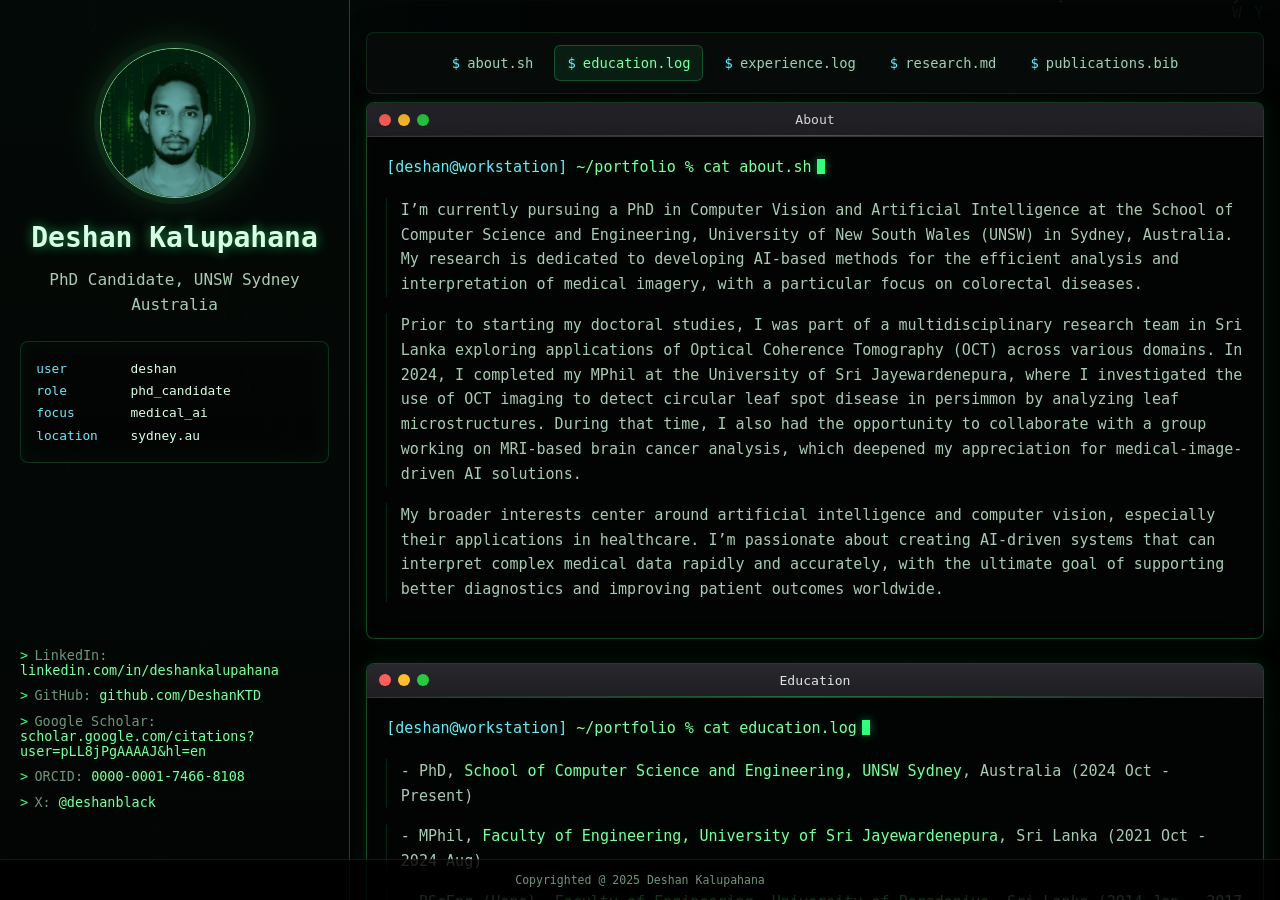
==== commit f8744657: "scroll issue fixed" ====
--- a/index.html
+++ b/index.html
@@ -170,7 +170,7 @@
           <div class="term-title">About</div>
         </div>
         <div class="terminal-content">
-          <p><span class="cmd">~/portfolio % cat about.txt</span></p>
+          <p><span class="cmd">~/portfolio % cat about.sh</span></p>
 
             <p>I’m currently pursuing a PhD in Computer Vision and Artificial Intelligence at the School of Computer Science and Engineering, University of New South Wales (UNSW) in Sydney, Australia. My research is dedicated to developing AI-based methods for the efficient analysis and interpretation of medical imagery, with a particular focus on colorectal diseases.</p>
 
@@ -187,7 +187,7 @@
       <div class="terminal" id="terminal-education">
         <div class="terminal-header"><div class="term-buttons"><span class="close-btn"></span><span class="minimize-btn"></span><span class="maximize-btn"></span></div><div class="term-title">Education</div></div>
         <div class="terminal-content">
-          <p><span class="cmd">~/portfolio % cat education.txt</span> </p>
+          <p><span class="cmd">~/portfolio % cat education.log</span> </p>
           <p>- PhD, <a href="https://www.unsw.edu.au/engineering/our-schools/computer-science-and-engineering"> School of Computer Science and Engineering, UNSW Sydney</a>, Australia (2024 Oct - Present)</p>
           <p>- MPhil, <a href="https://eng.sjp.ac.lk/"> Faculty of Engineering, University of Sri Jayewardenepura</a>, Sri Lanka (2021 Oct - 2024 Aug)</p>
           <p>- BScEng (Hons), <a href="https://eng.pdn.ac.lk/"> Faculty of Engineering, University of Peradeniya</a>, Sri Lanka (2014 Jan - 2017 Oct)</p>
@@ -200,7 +200,7 @@
       <div class="terminal" id="terminal-experience">
         <div class="terminal-header"><div class="term-buttons"><span class="close-btn"></span><span class="minimize-btn"></span><span class="maximize-btn"></span></div><div class="term-title">Experience</div></div>
         <div class="terminal-content">
-          <p><span class="cmd">~/portfolio % cat experience.txt</span></p>
+          <p><span class="cmd">~/portfolio % cat experience.log</span></p>
           <p>- Casual Acedemic, <a href="https://www.unsw.edu.au/engineering/our-schools/computer-science-and-engineering"> School of Computer Science &amp; Engineering, UNSW Sydney</a>, Australia (2025 Feb - Present)</p>
           <p>- Lecturer, <a href="https://eng.sjp.ac.lk/">Faculty of Engineering, University of Sri Jayewardenepura</a>, Sri Lanka (2021 Sept - 2024 Oct)</p>
           <p>- Instructor, <a href="https://eng.sjp.ac.lk/">Faculty of Engineering, University of Sri Jayewardenepura</a>, Sri Lanka (2019 Dec - 2024 Aug)</p>
@@ -219,7 +219,7 @@
         <div class="terminal-header"><div class="term-buttons"><span class="close-btn"></span><span class="minimize-btn"></span><span class="maximize-btn"></span></div><div class="term-title">Research</div></div>
         <div class="terminal-content">
           
-          <p><span class="cmd">~/portfolio % cat research.txt</span></p>
+          <p><span class="cmd">~/portfolio % cat research.md</span></p>
 
           <p>- AI-Driven Analysis of Colorectal Diseases Using Computer Vision and Machine Learning: <br>
           The development of advanced, AI-driven methods for the analysis of colorectal diseases is the primary focus of my PhD research. This work involves applying computer vision and machine learning techniques to improve the accuracy, efficiency, and interpretability of medical image analysis in colorectal disease diagnostics. This research is being conducted at <a href="https://www.unsw.edu.au/engineering/our-schools/computer-science-and-engineering"> CSE UNSW Sydney</a>, under the supervision of <a href="https://research.unsw.edu.au/people/professor-arcot-sowmya"> Prof. Arcot Sowmya</a>, <a href="https://research.unsw.edu.au/people/dr-sonit-singh"> Dr. Sonit Singh</a>, and <a href="https://www.gastroandliver.com.au/team/praveen-ravindran/"> Dr. Praveen Ravindran </a>.
@@ -242,7 +242,7 @@
       <div class="terminal" id="terminal-publications">
         <div class="terminal-header"><div class="term-buttons"><span class="close-btn"></span><span class="minimize-btn"></span><span class="maximize-btn"></span></div><div class="term-title">Publications</div></div>
         <div class="terminal-content">
-          <p><span class="cmd">~/portfolio % cat publications.txt</span></p>
+          <p><span class="cmd">~/portfolio % cat publications.bib</span></p>
           <p>- Kalupahana, D., Kahatapitiya, N.S., Kamalathasan, D., Wijesinghe, R.E., Silva, B.N. and Wijenayake, U., 2024. <a href="https://doi.org/10.1109/ACCESS.2024.3492389"> State-of-the-art of deep learning in multidisciplinary optical coherence tomography applications </a>. IEEE Access.</p>
           <p>- Kalupahana, D., Kahatapitiya, N.S., Silva, B.N., Kim, J., Jeon, M., Wijenayake, U. and Wijesinghe, R.E., 2024. <a href="https://doi.org/10.3390/s24165398"> Dense convolutional neural network-based deep learning pipeline for pre-identification of circular leaf spot disease of diospyros kaki leaves</a>.</p>
           <p>- Kahatapitiya, N.S., Kalupahana, D., Mohamed, H., Silva, B.N., Wijenayake, U., Han, S., Seong, D., Jeon, M., Kim, J. and Wijesinghe, R.E., 2024. <a href="https://doi.org/10.3390/ecsa-11-20515"> Detection of Peak Intensity Using an Integrated Optical Modeling Method for Identifying Defective Apple Leaves</a>. Engineering Proceedings, 82(1), p.45.</p>
--- a/css/styles.css
+++ b/css/styles.css
@@ -71,12 +71,19 @@
   position: relative;
   z-index: 1;
   display: flex;
+  height: 100vh;
   min-height: 100vh;
+  overflow: hidden;
 }
 
 .sidebar {
   width: 350px;
+  flex: 0 0 350px;
+  position: sticky;
+  top: 0;
+  height: 100vh;
   min-height: 100vh;
+  overflow-y: auto;
   background: linear-gradient(180deg, rgba(4, 10, 7, 0.96), rgba(2, 5, 4, 0.92));
   border-right: 1px solid var(--term-border);
   padding: 3rem 1.25rem 5rem;
@@ -153,12 +160,17 @@
 
 .main {
   flex: 1;
+  height: 100vh;
   overflow-y: auto;
   background: linear-gradient(180deg, rgba(2, 6, 4, 0.76), rgba(2, 4, 3, 0.93));
   position: relative;
   z-index: 10;
   padding: 1rem 1rem 5.5rem;
   min-height: 100vh;
+}
+
+.main section {
+  scroll-margin-top: 5.5rem;
 }
 
 /* DESKTOP NAV */
@@ -492,11 +504,18 @@
 @media (max-width: 768px) {
   .layout {
     flex-direction: column;
+    height: auto;
     min-height: auto;
+    overflow: visible;
   }
   .sidebar {
     width: 100%;
+    flex: none;
+    position: relative;
+    top: auto;
+    height: auto;
     min-height: auto;
+    overflow-y: visible;
     padding: 4.8rem 1rem 1.5rem;
   }
   .sidebar h1 { font-size: 1.55rem; }
@@ -504,8 +523,13 @@
   #drawer-nav { display: none; }
   #drawer-drawer { display: block; }
   .main {
+    height: auto;
+    overflow-y: visible;
     padding: 0.75rem 0.7rem 5rem;
     min-height: calc(100vh - 300px);
+  }
+  .main section {
+    scroll-margin-top: 1rem;
   }
   .terminal {
     margin: 1rem 0;
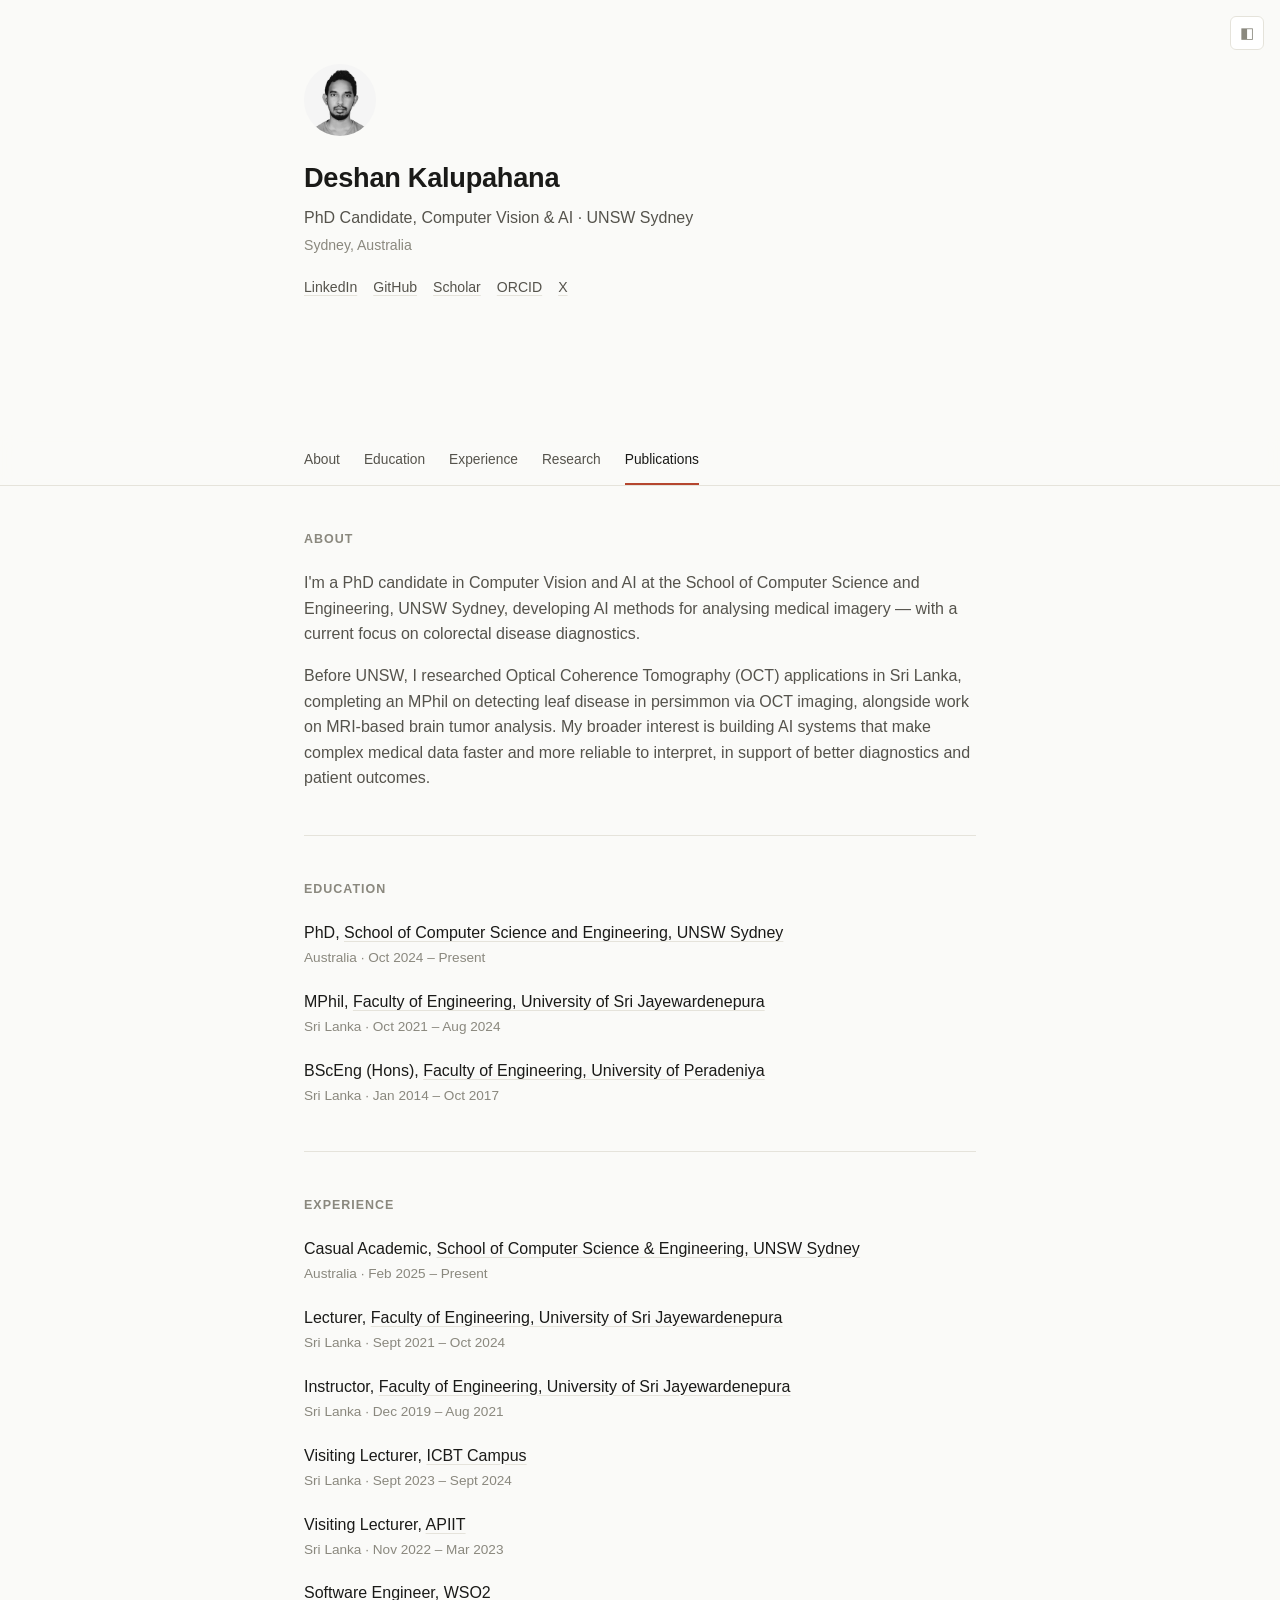
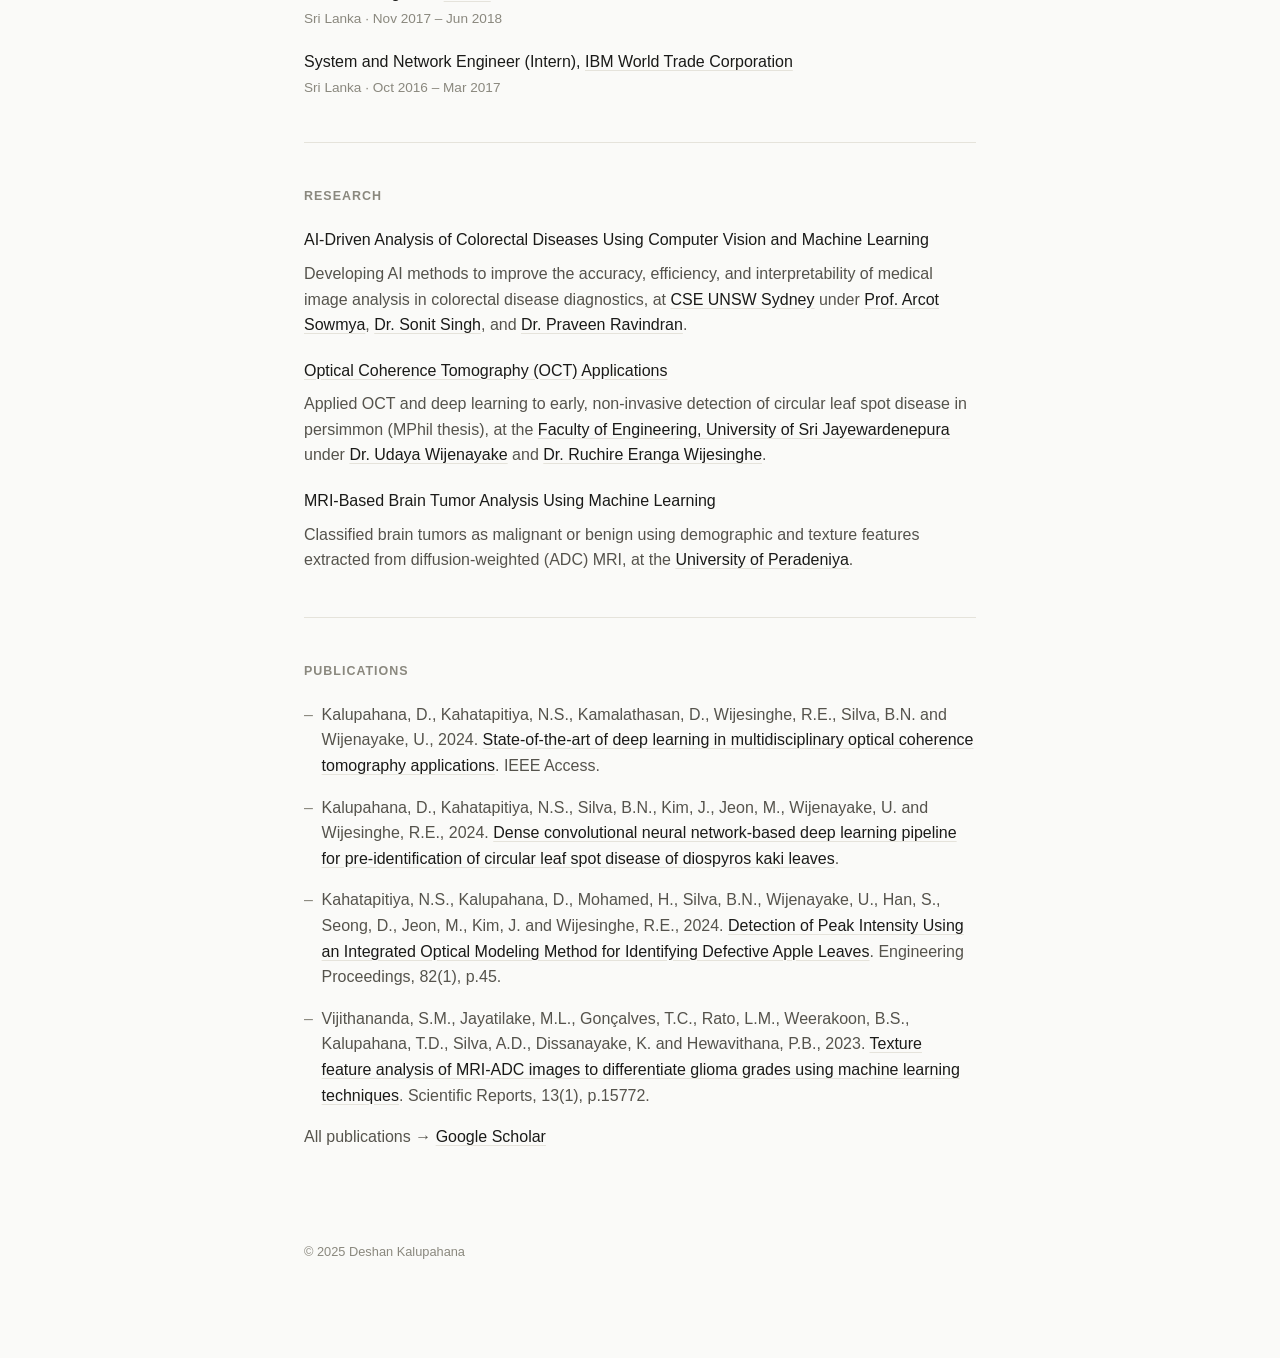
==== commit ba8591fd: "created a minimal design" ====
--- a/index.html
+++ b/index.html
@@ -4,7 +4,7 @@
   <meta charset="UTF-8" />
   <meta name="viewport" content="width=device-width, initial-scale=1.0"/>
   <title>Deshan Kalupahana - PhD Computer Vision &amp; AI Researcher | UNSW Sydney</title>
-  
+
   <!-- SEO Meta Tags -->
   <meta name="description" content="Deshan Kalupahana is a PhD candidate in Computer Vision and AI at UNSW Sydney, specializing in medical image analysis and colorectal disease research. Former lecturer and researcher with expertise in OCT, machine learning, and brain tumor analysis."/>
   <meta name="keywords" content="Deshan Kalupahana, PhD researcher, computer vision, artificial intelligence, medical imaging, colorectal diseases, UNSW Sydney, machine learning, OCT, brain tumor analysis, deep learning, medical AI"/>
@@ -13,7 +13,7 @@
   <meta name="language" content="English"/>
   <meta name="google-site-verification" content="XbaNAQeh065SX02LPiURoZ4rjeaRh0Z0gxLNS8J-SDw" />
   <link rel="canonical" href="https://deshanktd.github.io/"/>
-  
+
   <!-- Open Graph / Facebook -->
   <meta property="og:type" content="website"/>
   <meta property="og:url" content="https://deshanktd.github.io/"/>
@@ -22,7 +22,7 @@
   <meta property="og:image" content="https://deshanktd.github.io/img/profile.png"/>
   <meta property="og:site_name" content="Deshan Kalupahana - Portfolio"/>
   <meta property="og:locale" content="en_US"/>
-  
+
   <!-- Twitter -->
   <meta property="twitter:card" content="summary_large_image"/>
   <meta property="twitter:url" content="https://deshanktd.github.io/"/>
@@ -30,13 +30,13 @@
   <meta property="twitter:description" content="PhD candidate in Computer Vision and AI at UNSW Sydney, specializing in medical image analysis and colorectal disease research."/>
   <meta property="twitter:image" content="https://deshanktd.github.io/img/profile.png"/>
   <meta property="twitter:creator" content="@deshanblack"/>
-  
+
   <!-- Academic/Research specific -->
   <meta name="citation_author" content="Kalupahana, Deshan"/>
   <meta name="citation_title" content="Deshan Kalupahana - Academic Portfolio"/>
   <meta name="DC.creator" content="Deshan Kalupahana"/>
   <meta name="DC.subject" content="Computer Vision, Artificial Intelligence, Medical Imaging"/>
-  
+
   <!-- Structured Data for Person Schema -->
   <script type="application/ld+json">
   {
@@ -51,13 +51,13 @@
     },
     "alumniOf": [
       {
-        "@type": "Organization", 
+        "@type": "Organization",
         "name": "University of Sri Jayewardenepura",
         "sameAs": "https://eng.sjp.ac.lk/"
       },
       {
         "@type": "Organization",
-        "name": "University of Peradeniya", 
+        "name": "University of Peradeniya",
         "sameAs": "https://eng.pdn.ac.lk/"
       }
     ],
@@ -74,317 +74,148 @@
     "description": "PhD candidate in Computer Vision and AI at UNSW Sydney, specializing in medical image analysis and colorectal disease research."
   }
   </script>
-  
-  <!-- Link to external CSS file -->
-  <link rel="stylesheet" href="css/styles.css">
+
+  <link rel="stylesheet" href="css/minimal.css">
 </head>
 <body>
-  <!-- Hamburger toggle -->
-  <button id="nav-toggle" aria-label="Toggle navigation">☰</button>
-  <canvas id="matrix"></canvas>
-  <div class="layout">
-    <!-- LEFT SIDEBAR -->
-    <aside class="sidebar" role="complementary">
-      <img src="img/profile.png" alt="Deshan Kalupahana - PhD Computer Vision Researcher at UNSW Sydney">
-      <h1>Deshan Kalupahana</h1>
-      <p class="title">PhD Candidate, UNSW Sydney <br> Australia</p>
-
-      <div class="system-profile" aria-label="Terminal profile summary">
-        <p><span class="key">user</span><span class="value">deshan</span></p>
-        <p><span class="key">role</span><span class="value">phd_candidate</span></p>
-        <p><span class="key">focus</span><span class="value">medical_ai</span></p>
-        <p><span class="key">location</span><span class="value">sydney.au</span></p>
-      </div>
-      
-      <div class="contact">
-        <p>LinkedIn: <a href="https://www.linkedin.com/in/deshankalupahana/">linkedin.com/in/deshankalupahana</a></p>
-        <p>GitHub: <a href="https://github.com/DeshanKTD">github.com/DeshanKTD</a></p>
-        <p>Google Scholar: <a href="https://scholar.google.com/citations?user=pLL8jPgAAAAJ&amp;hl=en">scholar.google.com/citations?user=pLL8jPgAAAAJ&amp;hl=en</a></p>
-        <p>ORCID: <a href="https://orcid.org/0000-0001-7466-8108">0000-0001-7466-8108</a></p>
-        <p>X: <a href="https://twitter.com/deshanblack">@deshanblack</a></p>
-      </div>
-    </aside>
-    <!-- RIGHT MAIN CONTENT -->
-    <main class="main" role="main">
-      <!-- Main heading for SEO -->
-      <h1 style="position: absolute; left: -9999px;">Deshan Kalupahana - PhD Computer Vision and AI Researcher</h1>
-      <!-- Desktop nav -->
-      <nav id="drawer-nav">
-        <ul>
-          <li><a href="#about">about.sh</a></li>
-          <li><a href="#education">education.log</a></li>
-          <li><a href="#experience">experience.log</a></li>
-          <li><a href="#research">research.md</a></li>
-          <!-- <li><a href="#projects">Projects</a></li> -->
-          <li><a href="#publications">publications.bib</a></li>
-
-        </ul>
-      </nav>
-      <!-- Mobile drawer -->
-      <nav id="drawer-drawer">
-        <div class="drawer-header">
-          <img src="img/profile.png" alt="Deshan Kalupahana - PhD Researcher Profile Photo">
-          <h1>Deshan Kalupahana</h1>
-          <p class="title">PhD Candidate, UNSW Sydney</p>
-          <p>Australia</p>
-        </div>
-        <ul>
-          <li><a href="#about">about.sh</a></li>
-          <li><a href="#education">education.log</a></li>
-          <li><a href="#experience">experience.log</a></li>
-          <li><a href="#research">research.md</a></li>
-          <!-- <li><a href="#projects">Projects</a></li> -->
-          <li><a href="#publications">publications.bib</a></li>
-
-        </ul>
-      </nav>
-      <!-- Scripts -->
-      <script>
-        // Mobile drawer toggle
-        document.addEventListener('DOMContentLoaded', () => {
-          const toggle = document.getElementById('nav-toggle');
-          const drawer = document.getElementById('drawer-drawer');
-          if (toggle && drawer) toggle.addEventListener('click', () => drawer.classList.toggle('open'));
+  <a href="matrix.html" class="glitch-icon glitch-icon-fixed" title="Enter terminal mode" aria-label="Enter terminal mode">
+    <span aria-hidden="true">◧</span>
+  </a>
+  <div class="page">
+    <header class="header">
+      <img class="avatar" src="img/profile.jpeg" alt="Deshan Kalupahana - PhD Computer Vision Researcher at UNSW Sydney">
+      <div>
+        <h1>Deshan Kalupahana</h1>
+        <p class="role">PhD Candidate, Computer Vision &amp; AI &middot; UNSW Sydney</p>
+        <p class="location">Sydney, Australia</p>
+      </div>
+      <div class="contact-links">
+        <a href="https://www.linkedin.com/in/deshankalupahana/">LinkedIn</a>
+        <a href="https://github.com/DeshanKTD">GitHub</a>
+        <a href="https://scholar.google.com/citations?user=pLL8jPgAAAAJ&amp;hl=en">Scholar</a>
+        <a href="https://orcid.org/0000-0001-7466-8108">ORCID</a>
+        <a href="https://twitter.com/deshanblack">X</a>
+      </div>
+    </header>
+  </div>
+
+  <nav class="site-nav" aria-label="Section navigation">
+    <ul>
+      <li><a href="#about">About</a></li>
+      <li><a href="#education">Education</a></li>
+      <li><a href="#experience">Experience</a></li>
+      <li><a href="#research">Research</a></li>
+      <li><a href="#publications">Publications</a></li>
+    </ul>
+  </nav>
+
+  <main class="page">
+    <section id="about" aria-labelledby="about-heading">
+      <h2 id="about-heading">About</h2>
+      <p>I'm a PhD candidate in Computer Vision and AI at the School of Computer Science and Engineering, UNSW Sydney, developing AI methods for analysing medical imagery &mdash; with a current focus on colorectal disease diagnostics.</p>
+      <p>Before UNSW, I researched Optical Coherence Tomography (OCT) applications in Sri Lanka, completing an MPhil on detecting leaf disease in persimmon via OCT imaging, alongside work on MRI-based brain tumor analysis. My broader interest is building AI systems that make complex medical data faster and more reliable to interpret, in support of better diagnostics and patient outcomes.</p>
+    </section>
+
+    <section id="education" aria-labelledby="education-heading">
+      <h2 id="education-heading">Education</h2>
+      <div class="entry">
+        <span class="entry-title">PhD, <a href="https://www.unsw.edu.au/engineering/our-schools/computer-science-and-engineering">School of Computer Science and Engineering, UNSW Sydney</a></span>
+        <span class="entry-meta">Australia &middot; Oct 2024 &ndash; Present</span>
+      </div>
+      <div class="entry">
+        <span class="entry-title">MPhil, <a href="https://eng.sjp.ac.lk/">Faculty of Engineering, University of Sri Jayewardenepura</a></span>
+        <span class="entry-meta">Sri Lanka &middot; Oct 2021 &ndash; Aug 2024</span>
+      </div>
+      <div class="entry">
+        <span class="entry-title">BScEng (Hons), <a href="https://eng.pdn.ac.lk/">Faculty of Engineering, University of Peradeniya</a></span>
+        <span class="entry-meta">Sri Lanka &middot; Jan 2014 &ndash; Oct 2017</span>
+      </div>
+    </section>
+
+    <section id="experience" aria-labelledby="experience-heading">
+      <h2 id="experience-heading">Experience</h2>
+      <div class="entry">
+        <span class="entry-title">Casual Academic, <a href="https://www.unsw.edu.au/engineering/our-schools/computer-science-and-engineering">School of Computer Science &amp; Engineering, UNSW Sydney</a></span>
+        <span class="entry-meta">Australia &middot; Feb 2025 &ndash; Present</span>
+      </div>
+      <div class="entry">
+        <span class="entry-title">Lecturer, <a href="https://eng.sjp.ac.lk/">Faculty of Engineering, University of Sri Jayewardenepura</a></span>
+        <span class="entry-meta">Sri Lanka &middot; Sept 2021 &ndash; Oct 2024</span>
+      </div>
+      <div class="entry">
+        <span class="entry-title">Instructor, <a href="https://eng.sjp.ac.lk/">Faculty of Engineering, University of Sri Jayewardenepura</a></span>
+        <span class="entry-meta">Sri Lanka &middot; Dec 2019 &ndash; Aug 2021</span>
+      </div>
+      <div class="entry">
+        <span class="entry-title">Visiting Lecturer, <a href="https://icbt.lk/">ICBT Campus</a></span>
+        <span class="entry-meta">Sri Lanka &middot; Sept 2023 &ndash; Sept 2024</span>
+      </div>
+      <div class="entry">
+        <span class="entry-title">Visiting Lecturer, <a href="https://apiit.lk/">APIIT</a></span>
+        <span class="entry-meta">Sri Lanka &middot; Nov 2022 &ndash; Mar 2023</span>
+      </div>
+      <div class="entry">
+        <span class="entry-title">Software Engineer, <a href="https://wso2.com/">WSO2</a></span>
+        <span class="entry-meta">Sri Lanka &middot; Nov 2017 &ndash; Jun 2018</span>
+      </div>
+      <div class="entry">
+        <span class="entry-title">System and Network Engineer (Intern), <a href="https://www.ibm.com/">IBM World Trade Corporation</a></span>
+        <span class="entry-meta">Sri Lanka &middot; Oct 2016 &ndash; Mar 2017</span>
+      </div>
+    </section>
+
+    <section id="research" aria-labelledby="research-heading">
+      <h2 id="research-heading">Research</h2>
+      <div class="entry">
+        <span class="entry-title">AI-Driven Analysis of Colorectal Diseases Using Computer Vision and Machine Learning</span>
+        <p class="entry-desc">Developing AI methods to improve the accuracy, efficiency, and interpretability of medical image analysis in colorectal disease diagnostics, at <a href="https://www.unsw.edu.au/engineering/our-schools/computer-science-and-engineering">CSE UNSW Sydney</a> under <a href="https://research.unsw.edu.au/people/professor-arcot-sowmya">Prof. Arcot Sowmya</a>, <a href="https://research.unsw.edu.au/people/dr-sonit-singh">Dr. Sonit Singh</a>, and <a href="https://www.gastroandliver.com.au/team/praveen-ravindran/">Dr. Praveen Ravindran</a>.</p>
+      </div>
+      <div class="entry">
+        <span class="entry-title"><a href="https://sites.google.com/view/aiai-lab-usj">Optical Coherence Tomography (OCT) Applications</a></span>
+        <p class="entry-desc">Applied OCT and deep learning to early, non-invasive detection of circular leaf spot disease in persimmon (MPhil thesis), at the <a href="https://eng.sjp.ac.lk/">Faculty of Engineering, University of Sri Jayewardenepura</a> under <a href="https://sites.google.com/view/udayawijenayake/">Dr. Udaya Wijenayake</a> and <a href="https://www.sliit.lk/faculty-of-engineering/staff/eranga.w/">Dr. Ruchire Eranga Wijesinghe</a>.</p>
+      </div>
+      <div class="entry">
+        <span class="entry-title">MRI-Based Brain Tumor Analysis Using Machine Learning</span>
+        <p class="entry-desc">Classified brain tumors as malignant or benign using demographic and texture features extracted from diffusion-weighted (ADC) MRI, at the <a href="https://www.pdn.ac.lk/">University of Peradeniya</a>.</p>
+      </div>
+    </section>
+
+    <section id="publications" aria-labelledby="publications-heading">
+      <h2 id="publications-heading">Publications</h2>
+      <ul class="pub-list">
+        <li>Kalupahana, D., Kahatapitiya, N.S., Kamalathasan, D., Wijesinghe, R.E., Silva, B.N. and Wijenayake, U., 2024. <a href="https://doi.org/10.1109/ACCESS.2024.3492389">State-of-the-art of deep learning in multidisciplinary optical coherence tomography applications</a>. IEEE Access.</li>
+        <li>Kalupahana, D., Kahatapitiya, N.S., Silva, B.N., Kim, J., Jeon, M., Wijenayake, U. and Wijesinghe, R.E., 2024. <a href="https://doi.org/10.3390/s24165398">Dense convolutional neural network-based deep learning pipeline for pre-identification of circular leaf spot disease of diospyros kaki leaves</a>.</li>
+        <li>Kahatapitiya, N.S., Kalupahana, D., Mohamed, H., Silva, B.N., Wijenayake, U., Han, S., Seong, D., Jeon, M., Kim, J. and Wijesinghe, R.E., 2024. <a href="https://doi.org/10.3390/ecsa-11-20515">Detection of Peak Intensity Using an Integrated Optical Modeling Method for Identifying Defective Apple Leaves</a>. Engineering Proceedings, 82(1), p.45.</li>
+        <li>Vijithananda, S.M., Jayatilake, M.L., Gon&ccedil;alves, T.C., Rato, L.M., Weerakoon, B.S., Kalupahana, T.D., Silva, A.D., Dissanayake, K. and Hewavithana, P.B., 2023. <a href="https://www.nature.com/articles/s41598-023-41353-5">Texture feature analysis of MRI-ADC images to differentiate glioma grades using machine learning techniques</a>. Scientific Reports, 13(1), p.15772.</li>
+      </ul>
+      <p style="margin-top: 1rem;">All publications &rarr; <a href="https://scholar.google.com.au/citations?user=pLL8jPgAAAAJ&amp;hl=en">Google Scholar</a></p>
+    </section>
+
+    <footer class="footer">
+      <span>&copy; 2025 Deshan Kalupahana</span>
+    </footer>
+  </main>
+
+  <script>
+    // Highlight the active section link while scrolling
+    document.addEventListener('DOMContentLoaded', () => {
+      const links = document.querySelectorAll('.site-nav a');
+      const sections = Array.from(links)
+        .map(link => document.querySelector(link.getAttribute('href')))
+        .filter(Boolean);
+
+      if (!sections.length || !('IntersectionObserver' in window)) return;
+
+      const observer = new IntersectionObserver((entries) => {
+        entries.forEach(entry => {
+          if (!entry.isIntersecting) return;
+          links.forEach(link => link.classList.remove('active'));
+          const activeLink = document.querySelector(`.site-nav a[href="#${entry.target.id}"]`);
+          if (activeLink) activeLink.classList.add('active');
         });
-      </script>
-      
-      <!-- Matrix Cube (shown when all terminals are closed) -->
-      <div class="matrix-cube-container" id="matrix-cube">
-        <div class="matrix-cube">
-          <div class="cube-face front">01110100 01100101 01110010 01101101</div>
-          <div class="cube-face back">01100011 01101111 01100100 01100101</div>
-          <div class="cube-face right">01101101 01100001 01110100 01110010</div>
-          <div class="cube-face left">01101001 01111000 01110000 01101000</div>
-          <div class="cube-face top">01000100 01100101 01110011 01101000</div>
-          <div class="cube-face bottom">01100001 01101110 01001011 01010100</div>
-        </div>
-        <p class="cube-idle-label">no active terminal sessions</p>
-      </div>
-      
-      <!-- About Terminal -->
-      <section id="about" role="region" aria-labelledby="about-heading">
-        <h2 id="about-heading" style="position: absolute; left: -9999px;">About Deshan Kalupahana</h2>
-      <div class="terminal" id="terminal-about">
-        <div class="terminal-header">
-          <div class="term-buttons"><span class="close-btn"></span><span class="minimize-btn"></span><span class="maximize-btn"></span></div>
-          <div class="term-title">About</div>
-        </div>
-        <div class="terminal-content">
-          <p><span class="cmd">~/portfolio % cat about.sh</span></p>
-
-            <p>I’m currently pursuing a PhD in Computer Vision and Artificial Intelligence at the School of Computer Science and Engineering, University of New South Wales (UNSW) in Sydney, Australia. My research is dedicated to developing AI-based methods for the efficient analysis and interpretation of medical imagery, with a particular focus on colorectal diseases.</p>
-
-            <p>Prior to starting my doctoral studies, I was part of a multidisciplinary research team in Sri Lanka exploring applications of Optical Coherence Tomography (OCT) across various domains. In 2024, I completed my MPhil at the University of Sri Jayewardenepura, where I investigated the use of OCT imaging to detect circular leaf spot disease in persimmon by analyzing leaf microstructures. During that time, I also had the opportunity to collaborate with a group working on MRI-based brain cancer analysis, which deepened my appreciation for medical-image-driven AI solutions.</p>
-
-            <p>My broader interests center around artificial intelligence and computer vision, especially their applications in healthcare. I’m passionate about creating AI-driven systems that can interpret complex medical data rapidly and accurately, with the ultimate goal of supporting better diagnostics and improving patient outcomes worldwide.</p>
-        </div>
-      </div>
-      </section>
-
-            <!-- Education Terminal -->
-      <section id="education" role="region" aria-labelledby="education-heading">
-        <h2 id="education-heading" style="position: absolute; left: -9999px;">Education Background</h2>
-      <div class="terminal" id="terminal-education">
-        <div class="terminal-header"><div class="term-buttons"><span class="close-btn"></span><span class="minimize-btn"></span><span class="maximize-btn"></span></div><div class="term-title">Education</div></div>
-        <div class="terminal-content">
-          <p><span class="cmd">~/portfolio % cat education.log</span> </p>
-          <p>- PhD, <a href="https://www.unsw.edu.au/engineering/our-schools/computer-science-and-engineering"> School of Computer Science and Engineering, UNSW Sydney</a>, Australia (2024 Oct - Present)</p>
-          <p>- MPhil, <a href="https://eng.sjp.ac.lk/"> Faculty of Engineering, University of Sri Jayewardenepura</a>, Sri Lanka (2021 Oct - 2024 Aug)</p>
-          <p>- BScEng (Hons), <a href="https://eng.pdn.ac.lk/"> Faculty of Engineering, University of Peradeniya</a>, Sri Lanka (2014 Jan - 2017 Oct)</p>
-        </div>
-      </div>
-      </section>
-      <!-- Experience Terminal -->
-      <section id="experience" role="region" aria-labelledby="experience-heading">
-        <h2 id="experience-heading" style="position: absolute; left: -9999px;">Professional Experience</h2>
-      <div class="terminal" id="terminal-experience">
-        <div class="terminal-header"><div class="term-buttons"><span class="close-btn"></span><span class="minimize-btn"></span><span class="maximize-btn"></span></div><div class="term-title">Experience</div></div>
-        <div class="terminal-content">
-          <p><span class="cmd">~/portfolio % cat experience.log</span></p>
-          <p>- Casual Acedemic, <a href="https://www.unsw.edu.au/engineering/our-schools/computer-science-and-engineering"> School of Computer Science &amp; Engineering, UNSW Sydney</a>, Australia (2025 Feb - Present)</p>
-          <p>- Lecturer, <a href="https://eng.sjp.ac.lk/">Faculty of Engineering, University of Sri Jayewardenepura</a>, Sri Lanka (2021 Sept - 2024 Oct)</p>
-          <p>- Instructor, <a href="https://eng.sjp.ac.lk/">Faculty of Engineering, University of Sri Jayewardenepura</a>, Sri Lanka (2019 Dec - 2024 Aug)</p>
-          <p>- Visiting Lecturer, <a href="https://icbt.lk/"> ICBT Campus </a>, Sri Lanka (2023 Sept - 2024 Sept)</p>
-          <p>- Visiting Lecturer, <a href="https://apiit.lk/"> APIIT</a>, Sri Lanka (2022 Nov - 2023 Mar)</p>
-          <p>- Software Engineer, <a href="https://wso2.com/"> WSO2</a>, Sri Lanka (2017 Nov - 2018 Jun)</p>
-          <p>- System and Network Engineer (Intern), <a href="https://www.ibm.com/"> IBM World Trade Corporation</a>, Sri Lanka (2016 Oct - 2017 Mar)</p>
-        </div>
-      </div>
-      </section>
-
-      <!-- Research Terminal -->
-      <section id="research" role="region" aria-labelledby="research-heading">
-        <h2 id="research-heading" style="position: absolute; left: -9999px;">Research Areas and Projects</h2>
-      <div class="terminal" id="terminal-research">
-        <div class="terminal-header"><div class="term-buttons"><span class="close-btn"></span><span class="minimize-btn"></span><span class="maximize-btn"></span></div><div class="term-title">Research</div></div>
-        <div class="terminal-content">
-          
-          <p><span class="cmd">~/portfolio % cat research.md</span></p>
-
-          <p>- AI-Driven Analysis of Colorectal Diseases Using Computer Vision and Machine Learning: <br>
-          The development of advanced, AI-driven methods for the analysis of colorectal diseases is the primary focus of my PhD research. This work involves applying computer vision and machine learning techniques to improve the accuracy, efficiency, and interpretability of medical image analysis in colorectal disease diagnostics. This research is being conducted at <a href="https://www.unsw.edu.au/engineering/our-schools/computer-science-and-engineering"> CSE UNSW Sydney</a>, under the supervision of <a href="https://research.unsw.edu.au/people/professor-arcot-sowmya"> Prof. Arcot Sowmya</a>, <a href="https://research.unsw.edu.au/people/dr-sonit-singh"> Dr. Sonit Singh</a>, and <a href="https://www.gastroandliver.com.au/team/praveen-ravindran/"> Dr. Praveen Ravindran </a>.
-          </p>
-          <p>- <a href="https://sites.google.com/view/aiai-lab-usj">Optical Coherence Tomography (OCT) Applications</a>: <br>
-            Focused on applying Optical Coherence Tomography (OCT) and deep learning for non-invasive plant disease detection. The thesis, titled "A Deep Learning Approach for the Automated Pre-identification and Analysis of Circular Leaf Spot Disease in Persimmon Using Optical Coherence Tomography Images," involved developing an AI-based approach for early detection of circular leaf spot disease in persimmon. This work carried out at the <a href="https://eng.sjp.ac.lk/">Faculty of Engineering, University of Sri Jayewardenepura</a>, under the supervision of <a href="https://sites.google.com/view/udayawijenayake/"> Dr. Udaya Wijenayake</a> and <a href="https://www.sliit.lk/faculty-of-engineering/staff/eranga.w/"> Dr. Ruchire Eranga Wijesinghe</a>.</p>
-
-          <p>-  MRI-Based Brain Tumor Analysis Using Machine Learning: <br>
-            Research focused on analyzing brain tumors using diffusion-weighted MRI, with an emphasis on Apparent Diffusion Coefficient (ADC) images. Demographic and texture features were extracted to identify distribution patterns, and machine learning techniques were applied to classify tumors as malignant or benign. The study was carried out at the <a href="https://www.pdn.ac.lk/"> University of Peradeniya</a>.
-          </p>
-
-
-        </div>
-      </div>
-      </section>
-    
-      <!-- Publications Terminal -->
-      <section id="publications" role="region" aria-labelledby="publications-heading">
-        <h2 id="publications-heading" style="position: absolute; left: -9999px;">Academic Publications</h2>
-      <div class="terminal" id="terminal-publications">
-        <div class="terminal-header"><div class="term-buttons"><span class="close-btn"></span><span class="minimize-btn"></span><span class="maximize-btn"></span></div><div class="term-title">Publications</div></div>
-        <div class="terminal-content">
-          <p><span class="cmd">~/portfolio % cat publications.bib</span></p>
-          <p>- Kalupahana, D., Kahatapitiya, N.S., Kamalathasan, D., Wijesinghe, R.E., Silva, B.N. and Wijenayake, U., 2024. <a href="https://doi.org/10.1109/ACCESS.2024.3492389"> State-of-the-art of deep learning in multidisciplinary optical coherence tomography applications </a>. IEEE Access.</p>
-          <p>- Kalupahana, D., Kahatapitiya, N.S., Silva, B.N., Kim, J., Jeon, M., Wijenayake, U. and Wijesinghe, R.E., 2024. <a href="https://doi.org/10.3390/s24165398"> Dense convolutional neural network-based deep learning pipeline for pre-identification of circular leaf spot disease of diospyros kaki leaves</a>.</p>
-          <p>- Kahatapitiya, N.S., Kalupahana, D., Mohamed, H., Silva, B.N., Wijenayake, U., Han, S., Seong, D., Jeon, M., Kim, J. and Wijesinghe, R.E., 2024. <a href="https://doi.org/10.3390/ecsa-11-20515"> Detection of Peak Intensity Using an Integrated Optical Modeling Method for Identifying Defective Apple Leaves</a>. Engineering Proceedings, 82(1), p.45.</p>
-          <p>- Vijithananda, S.M., Jayatilake, M.L., Gonçalves, T.C., Rato, L.M., Weerakoon, B.S., Kalupahana, T.D., Silva, A.D., Dissanayake, K. and Hewavithana, P.B., 2023. <a href="https://www.nature.com/articles/s41598-023-41353-5"> Texture feature analysis of MRI-ADC images to differentiate glioma grades using machine learning techniques</a>. Scientific Reports, 13(1), p.15772.</p>
-          <br>
-          <p>All publications -> <a href="https://scholar.google.com.au/citations?user=pLL8jPgAAAAJ&amp;hl=en"><u>Google Scholar</u></a></p>
-        </div>
-      </div>
-      </section>
-
-        <!-- Projects Terminal -->
-      <!-- <section id="projects"></section>
-      <div class="terminal">
-        <div class="terminal-header"><div class="term-buttons"><span></span><span></span><span></span></div><div class="term-title">Projects</div></div>
-        <div class="terminal-content"><span class="cmd">~/portfolio % cat projects.txt</span>
-
-- Variational 3D Autoencoder for CT Analysis: Developed a probabilistic model for anomaly detection.
-- CT Quality Scoring Module: 3D Slicer plugin for assessing segmentation quality.
-- MPC Protocol for Collaborative LCA: Implemented optimized Python/MP-SPDZ protocol.
-        </div>
-      </div> -->
-
-      <div class="copyright">Copyrighted @ 2025 Deshan Kalupahana</div>
-    </main>
-  </div>
-  <script src="js/matrix.js"></script>
-  <script>
-    // Terminal window controls functionality
-    document.addEventListener('DOMContentLoaded', () => {
-      const matrixCube = document.getElementById('matrix-cube');
-      const drawer = document.getElementById('drawer-drawer');
-      const navLinks = document.querySelectorAll('nav a[href^="#"]');
-      const controlTitles = ['Close terminal', 'Minimize terminal', 'Maximize terminal'];
-      
-      // Function to check if all terminals are hidden
-      function checkTerminalVisibility() {
-        const terminals = document.querySelectorAll('.terminal');
-        const hiddenTerminals = document.querySelectorAll('.terminal.hidden');
-        
-        // If all terminals are hidden, show the cube
-        if (terminals.length > 0 && terminals.length === hiddenTerminals.length) {
-          matrixCube.classList.add('show');
-        } else {
-          matrixCube.classList.remove('show');
-        }
-      }
-      
-      // Add event listeners to all terminal control buttons
-      document.querySelectorAll('.term-buttons').forEach(buttonContainer => {
-        const terminal = buttonContainer.closest('.terminal');
-        const closeBtn = buttonContainer.querySelector('.close-btn');
-        const minimizeBtn = buttonContainer.querySelector('.minimize-btn');
-        const maximizeBtn = buttonContainer.querySelector('.maximize-btn');
-        buttonContainer.querySelectorAll('span').forEach((button, index) => {
-          button.setAttribute('title', controlTitles[index]);
-          button.setAttribute('aria-label', controlTitles[index]);
-          button.setAttribute('role', 'button');
-          button.setAttribute('tabindex', '0');
-          button.addEventListener('keydown', (event) => {
-            if (event.key === 'Enter' || event.key === ' ') {
-              event.preventDefault();
-              button.click();
-            }
-          });
-        });
-
-        // Close button functionality
-        closeBtn.addEventListener('click', () => {
-          terminal.classList.add('hidden');
-          setTimeout(checkTerminalVisibility, 100); // Small delay for smooth transition
-        });
-
-        // Minimize button functionality
-        minimizeBtn.addEventListener('click', () => {
-          terminal.classList.toggle('minimized');
-          setTimeout(checkTerminalVisibility, 100);
-        });
-
-        // Maximize button functionality
-        maximizeBtn.addEventListener('click', () => {
-          terminal.classList.toggle('maximized');
-          setTimeout(checkTerminalVisibility, 100);
-        });
-      });
-
-      // Add double-click on terminal header to restore from minimized state
-      document.querySelectorAll('.terminal-header').forEach(header => {
-        const terminal = header.closest('.terminal');
-        header.addEventListener('dblclick', () => {
-          if (terminal.classList.contains('minimized')) {
-            terminal.classList.remove('minimized');
-            setTimeout(checkTerminalVisibility, 100);
-          }
-        });
-      });
-
-      // Add escape key to exit maximize mode
-      document.addEventListener('keydown', (e) => {
-        if (e.key === 'Escape') {
-          document.querySelectorAll('.terminal.maximized').forEach(terminal => {
-            terminal.classList.remove('maximized');
-          });
-          setTimeout(checkTerminalVisibility, 100);
-        }
-      });
-      
-      function setActiveNavigation(targetId) {
-        navLinks.forEach(link => {
-          link.classList.toggle('active', link.getAttribute('href') === `#${targetId}`);
-        });
-      }
-
-      // Also listen for navigation clicks to show terminals again
-      navLinks.forEach(link => {
-        link.addEventListener('click', (e) => {
-          const targetId = e.target.getAttribute('href').substring(1);
-          const targetTerminal = document.getElementById(`terminal-${targetId}`);
-          setActiveNavigation(targetId);
-          if (drawer) drawer.classList.remove('open');
-          if (targetTerminal && targetTerminal.classList.contains('hidden')) {
-            targetTerminal.classList.remove('hidden');
-            setTimeout(checkTerminalVisibility, 100);
-          }
-        });
-      });
-
-      const sections = document.querySelectorAll('main section[id]');
-      if ('IntersectionObserver' in window) {
-        const observer = new IntersectionObserver(entries => {
-          entries.forEach(entry => {
-            if (entry.isIntersecting) setActiveNavigation(entry.target.id);
-          });
-        }, { root: document.querySelector('.main'), threshold: 0.45 });
-
-        sections.forEach(section => observer.observe(section));
-      } else {
-        setActiveNavigation('about');
-      }
-      
-      // Initial check on page load
-      setActiveNavigation(window.location.hash.replace('#', '') || 'about');
-      checkTerminalVisibility();
+      }, { rootMargin: '-45% 0px -50% 0px' });
+
+      sections.forEach(section => observer.observe(section));
     });
   </script>
 </body>
--- a/css/minimal.css
+++ b/css/minimal.css
@@ -0,0 +1,283 @@
+/* THEME VARIABLES */
+:root {
+  --bg: #fafaf8;
+  --bg-elevated: #ffffff;
+  --text-primary: #1a1a18;
+  --text-secondary: #55534c;
+  --text-muted: #8a887e;
+  --accent: #b5462f;
+  --rule: #e5e3db;
+}
+
+@media (prefers-color-scheme: dark) {
+  :root {
+    --bg: #131311;
+    --bg-elevated: #1a1a17;
+    --text-primary: #f2f1ea;
+    --text-secondary: #b8b6ab;
+    --text-muted: #7d7b70;
+    --accent: #e08a6f;
+    --rule: #2c2b26;
+  }
+}
+
+/* GLOBAL RESET */
+* { margin: 0; padding: 0; box-sizing: border-box; }
+html { scroll-behavior: smooth; }
+body {
+  background: var(--bg);
+  color: var(--text-primary);
+  font-family: -apple-system, BlinkMacSystemFont, "Segoe UI", Helvetica, Arial, sans-serif;
+  line-height: 1.6;
+  -webkit-font-smoothing: antialiased;
+}
+
+a {
+  color: var(--text-primary);
+  text-decoration: underline;
+  text-decoration-color: var(--rule);
+  text-underline-offset: 3px;
+  transition: text-decoration-color 0.15s ease, color 0.15s ease;
+}
+a:hover { text-decoration-color: var(--accent); color: var(--accent); }
+a:focus-visible,
+button:focus-visible {
+  outline: 2px solid var(--accent);
+  outline-offset: 3px;
+}
+
+.visually-hidden {
+  position: absolute;
+  left: -9999px;
+}
+
+/* PAGE SHELL */
+.page {
+  max-width: 720px;
+  margin: 0 auto;
+  padding: 0 1.5rem 6rem;
+}
+
+/* HEADER */
+.header {
+  padding: 4rem 0 2.5rem;
+  display: flex;
+  flex-direction: column;
+  align-items: flex-start;
+  gap: 1.25rem;
+}
+
+.header .avatar {
+  width: 72px;
+  height: 72px;
+  border-radius: 50%;
+  object-fit: cover;
+}
+
+.header h1 {
+  font-size: 1.7rem;
+  font-weight: 600;
+  letter-spacing: -0.01em;
+}
+
+.header .role {
+  color: var(--text-secondary);
+  font-size: 1rem;
+  margin-top: 0.35rem;
+}
+
+.header .location {
+  color: var(--text-muted);
+  font-size: 0.88rem;
+  margin-top: 0.2rem;
+}
+
+.contact-links {
+  display: flex;
+  flex-wrap: wrap;
+  gap: 0.4rem 1rem;
+  font-size: 0.88rem;
+  color: var(--text-secondary);
+}
+.contact-links a { color: var(--text-secondary); }
+.contact-links a:hover { color: var(--accent); }
+
+/* NAV */
+.site-nav {
+  position: sticky;
+  top: 0;
+  z-index: 20;
+  background: color-mix(in srgb, var(--bg) 88%, transparent);
+  backdrop-filter: blur(10px);
+  border-bottom: 1px solid var(--rule);
+}
+.site-nav ul {
+  max-width: 720px;
+  margin: 0 auto;
+  padding: 0 1.5rem;
+  display: flex;
+  gap: 1.5rem;
+  list-style: none;
+  overflow-x: auto;
+}
+.site-nav a {
+  display: inline-block;
+  padding: 0.9rem 0 0.75rem;
+  font-size: 0.86rem;
+  color: var(--text-secondary);
+  text-decoration: none;
+  white-space: nowrap;
+  border-bottom: 2px solid transparent;
+}
+.site-nav a:hover,
+.site-nav a.active {
+  color: var(--text-primary);
+  border-bottom-color: var(--accent);
+}
+
+/* SECTIONS */
+section {
+  padding: 2.75rem 0;
+  border-top: 1px solid var(--rule);
+  scroll-margin-top: 3.5rem;
+}
+section:first-of-type { border-top: none; }
+
+section h2 {
+  font-size: 0.78rem;
+  font-weight: 600;
+  letter-spacing: 0.08em;
+  text-transform: uppercase;
+  color: var(--text-muted);
+  margin-bottom: 1.25rem;
+}
+
+section p { color: var(--text-secondary); margin-bottom: 1rem; }
+section p:last-child { margin-bottom: 0; }
+
+.entry {
+  margin-bottom: 1.25rem;
+}
+.entry:last-child { margin-bottom: 0; }
+
+.entry .entry-title {
+  color: var(--text-primary);
+  font-weight: 500;
+}
+
+.entry .entry-meta {
+  display: block;
+  color: var(--text-muted);
+  font-size: 0.85rem;
+  margin-top: 0.1rem;
+}
+
+.entry .entry-desc {
+  color: var(--text-secondary);
+  margin-top: 0.5rem;
+}
+
+.pub-list {
+  list-style: none;
+}
+.pub-list li {
+  color: var(--text-secondary);
+  margin-bottom: 1rem;
+  padding-left: 1.1rem;
+  position: relative;
+}
+.pub-list li::before {
+  content: "–";
+  position: absolute;
+  left: 0;
+  color: var(--text-muted);
+}
+.pub-list li:last-child { margin-bottom: 0; }
+
+/* FOOTER */
+.footer {
+  padding-top: 3rem;
+  color: var(--text-muted);
+  font-size: 0.8rem;
+  display: flex;
+  justify-content: space-between;
+  align-items: center;
+  gap: 1rem;
+}
+
+/* GLITCH ICON (link to terminal mode) */
+.glitch-icon {
+  position: relative;
+  display: inline-grid;
+  place-items: center;
+  width: 2.1rem;
+  height: 2.1rem;
+  border-radius: 6px;
+  color: var(--text-muted);
+  text-decoration: none;
+  font-size: 0.95rem;
+  border: 1px solid var(--rule);
+}
+.glitch-icon-fixed {
+  position: fixed;
+  top: 1rem;
+  right: 1rem;
+  z-index: 30;
+  background: var(--bg-elevated);
+}
+.glitch-icon span { position: relative; z-index: 1; }
+.glitch-icon::before,
+.glitch-icon::after {
+  content: "◧";
+  position: absolute;
+  inset: 0;
+  display: grid;
+  place-items: center;
+  opacity: 0;
+}
+.glitch-icon::before { color: #ff3b3b; }
+.glitch-icon::after { color: #3bd1ff; }
+.glitch-icon:hover,
+.glitch-icon:focus-visible {
+  color: var(--text-primary);
+  border-color: var(--text-muted);
+}
+.glitch-icon:hover::before,
+.glitch-icon:focus-visible::before {
+  opacity: 0.75;
+  transform: translate(-1.5px, 0.5px);
+  animation: glitch-shift 0.35s steps(2, jump-none) infinite;
+}
+.glitch-icon:hover::after,
+.glitch-icon:focus-visible::after {
+  opacity: 0.75;
+  transform: translate(1.5px, -0.5px);
+  animation: glitch-shift-rev 0.35s steps(2, jump-none) infinite;
+}
+@keyframes glitch-shift {
+  0% { transform: translate(-1.5px, 0.5px); }
+  50% { transform: translate(-2.5px, -0.5px); }
+  100% { transform: translate(-1.5px, 0.5px); }
+}
+@keyframes glitch-shift-rev {
+  0% { transform: translate(1.5px, -0.5px); }
+  50% { transform: translate(2.5px, 0.5px); }
+  100% { transform: translate(1.5px, -0.5px); }
+}
+
+@media (prefers-reduced-motion: reduce) {
+  html { scroll-behavior: auto; }
+  .glitch-icon:hover::before,
+  .glitch-icon:hover::after,
+  .glitch-icon:focus-visible::before,
+  .glitch-icon:focus-visible::after {
+    animation: none;
+  }
+}
+
+/* MOBILE */
+@media (max-width: 640px) {
+  .header { padding: 3rem 0 2rem; }
+  .header h1 { font-size: 1.4rem; }
+  section { padding: 2rem 0; }
+}
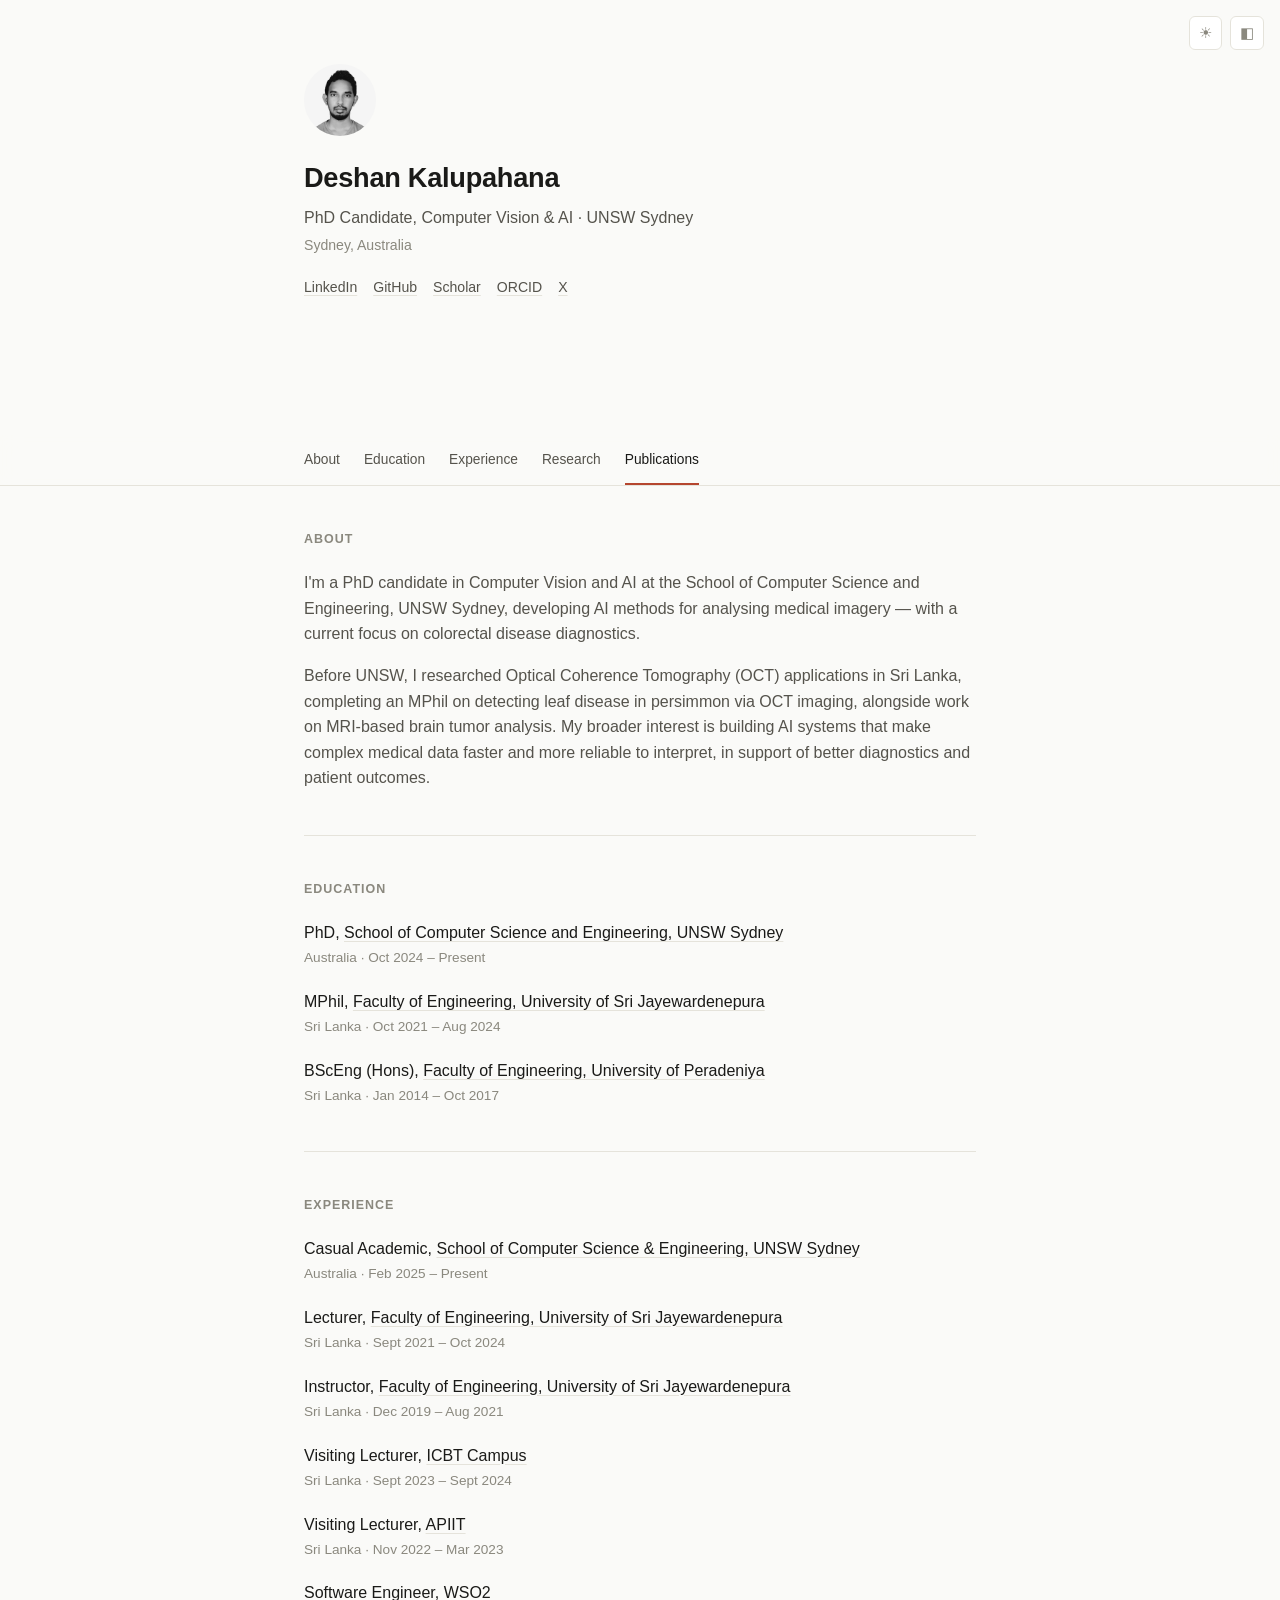
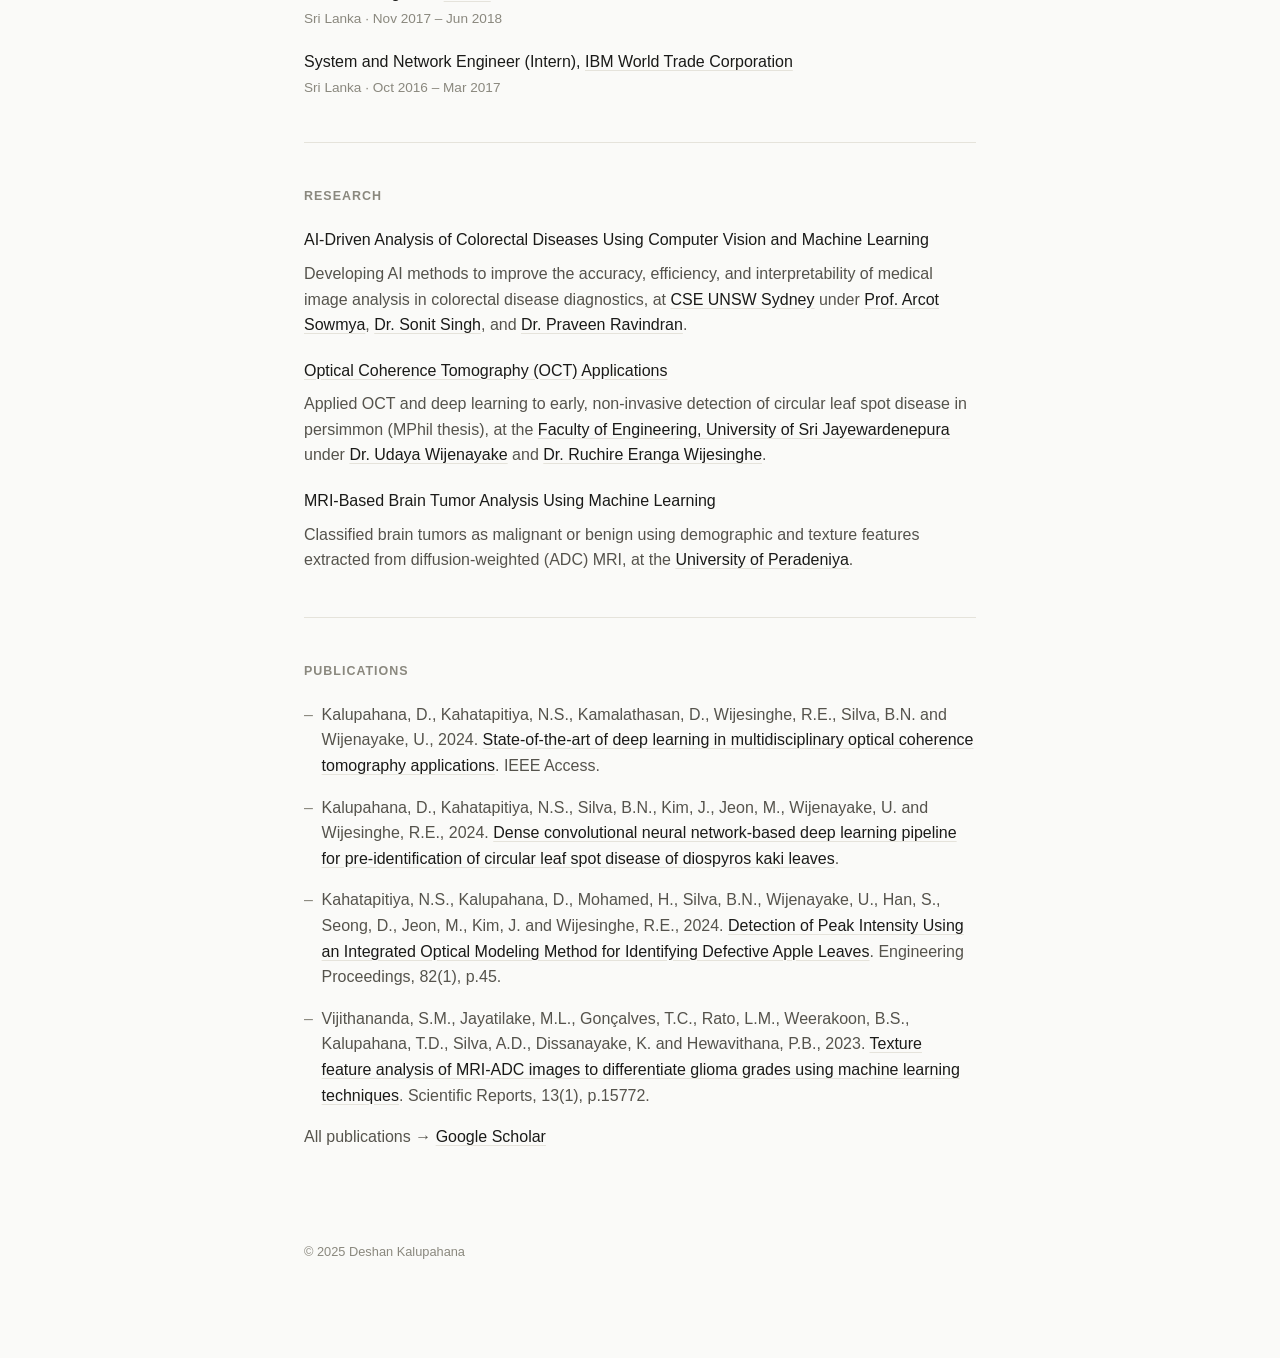
==== commit 1130e81a: "light mode added" ====
--- a/index.html
+++ b/index.html
@@ -76,11 +76,26 @@
   </script>
 
   <link rel="stylesheet" href="css/minimal.css">
+  <script>
+    // Apply any saved theme choice before first paint, to avoid a flash of the wrong theme.
+    try {
+      var storedTheme = localStorage.getItem('theme');
+      if (storedTheme === 'light' || storedTheme === 'dark') {
+        document.documentElement.setAttribute('data-theme', storedTheme);
+      }
+    } catch (e) {}
+  </script>
 </head>
 <body>
-  <a href="matrix.html" class="glitch-icon glitch-icon-fixed" title="Enter terminal mode" aria-label="Enter terminal mode">
-    <span aria-hidden="true">◧</span>
-  </a>
+  <div class="top-controls">
+    <button type="button" id="theme-toggle" class="icon-btn theme-toggle" title="Toggle light/dark theme" aria-label="Toggle light/dark theme">
+      <span class="icon-sun" aria-hidden="true">☀</span>
+      <span class="icon-moon" aria-hidden="true">☾</span>
+    </button>
+    <a href="matrix.html" class="icon-btn glitch-icon" title="Enter terminal mode" aria-label="Enter terminal mode">
+      <span aria-hidden="true">◧</span>
+    </a>
+  </div>
   <div class="page">
     <header class="header">
       <img class="avatar" src="img/profile.jpeg" alt="Deshan Kalupahana - PhD Computer Vision Researcher at UNSW Sydney">
@@ -217,6 +232,21 @@
 
       sections.forEach(section => observer.observe(section));
     });
+
+    // Light/dark theme toggle
+    document.addEventListener('DOMContentLoaded', () => {
+      const toggle = document.getElementById('theme-toggle');
+      if (!toggle) return;
+
+      toggle.addEventListener('click', () => {
+        const root = document.documentElement;
+        const systemPrefersDark = window.matchMedia('(prefers-color-scheme: dark)').matches;
+        const current = root.getAttribute('data-theme') || (systemPrefersDark ? 'dark' : 'light');
+        const next = current === 'dark' ? 'light' : 'dark';
+        root.setAttribute('data-theme', next);
+        try { localStorage.setItem('theme', next); } catch (e) {}
+      });
+    });
   </script>
 </body>
 </html>
--- a/css/minimal.css
+++ b/css/minimal.css
@@ -10,7 +10,7 @@
 }
 
 @media (prefers-color-scheme: dark) {
-  :root {
+  :root:not([data-theme="light"]) {
     --bg: #131311;
     --bg-elevated: #1a1a17;
     --text-primary: #f2f1ea;
@@ -21,6 +21,16 @@
   }
 }
 
+:root[data-theme="dark"] {
+  --bg: #131311;
+  --bg-elevated: #1a1a17;
+  --text-primary: #f2f1ea;
+  --text-secondary: #b8b6ab;
+  --text-muted: #7d7b70;
+  --accent: #e08a6f;
+  --rule: #2c2b26;
+}
+
 /* GLOBAL RESET */
 * { margin: 0; padding: 0; box-sizing: border-box; }
 html { scroll-behavior: smooth; }
@@ -205,8 +215,17 @@
   gap: 1rem;
 }
 
-/* GLITCH ICON (link to terminal mode) */
-.glitch-icon {
+/* TOP-RIGHT ICON CONTROLS (theme toggle + glitch icon) */
+.top-controls {
+  position: fixed;
+  top: 1rem;
+  right: 1rem;
+  z-index: 30;
+  display: flex;
+  gap: 0.5rem;
+}
+
+.icon-btn {
   position: relative;
   display: inline-grid;
   place-items: center;
@@ -217,14 +236,26 @@
   text-decoration: none;
   font-size: 0.95rem;
   border: 1px solid var(--rule);
-}
-.glitch-icon-fixed {
-  position: fixed;
-  top: 1rem;
-  right: 1rem;
-  z-index: 30;
   background: var(--bg-elevated);
-}
+  cursor: pointer;
+  font-family: inherit;
+}
+.icon-btn:hover,
+.icon-btn:focus-visible {
+  color: var(--text-primary);
+  border-color: var(--text-muted);
+}
+
+/* THEME TOGGLE */
+.theme-toggle .icon-moon { display: none; }
+:root[data-theme="dark"] .theme-toggle .icon-sun { display: none; }
+:root[data-theme="dark"] .theme-toggle .icon-moon { display: inline; }
+@media (prefers-color-scheme: dark) {
+  :root:not([data-theme="light"]) .theme-toggle .icon-sun { display: none; }
+  :root:not([data-theme="light"]) .theme-toggle .icon-moon { display: inline; }
+}
+
+/* GLITCH ICON (link to terminal mode) */
 .glitch-icon span { position: relative; z-index: 1; }
 .glitch-icon::before,
 .glitch-icon::after {
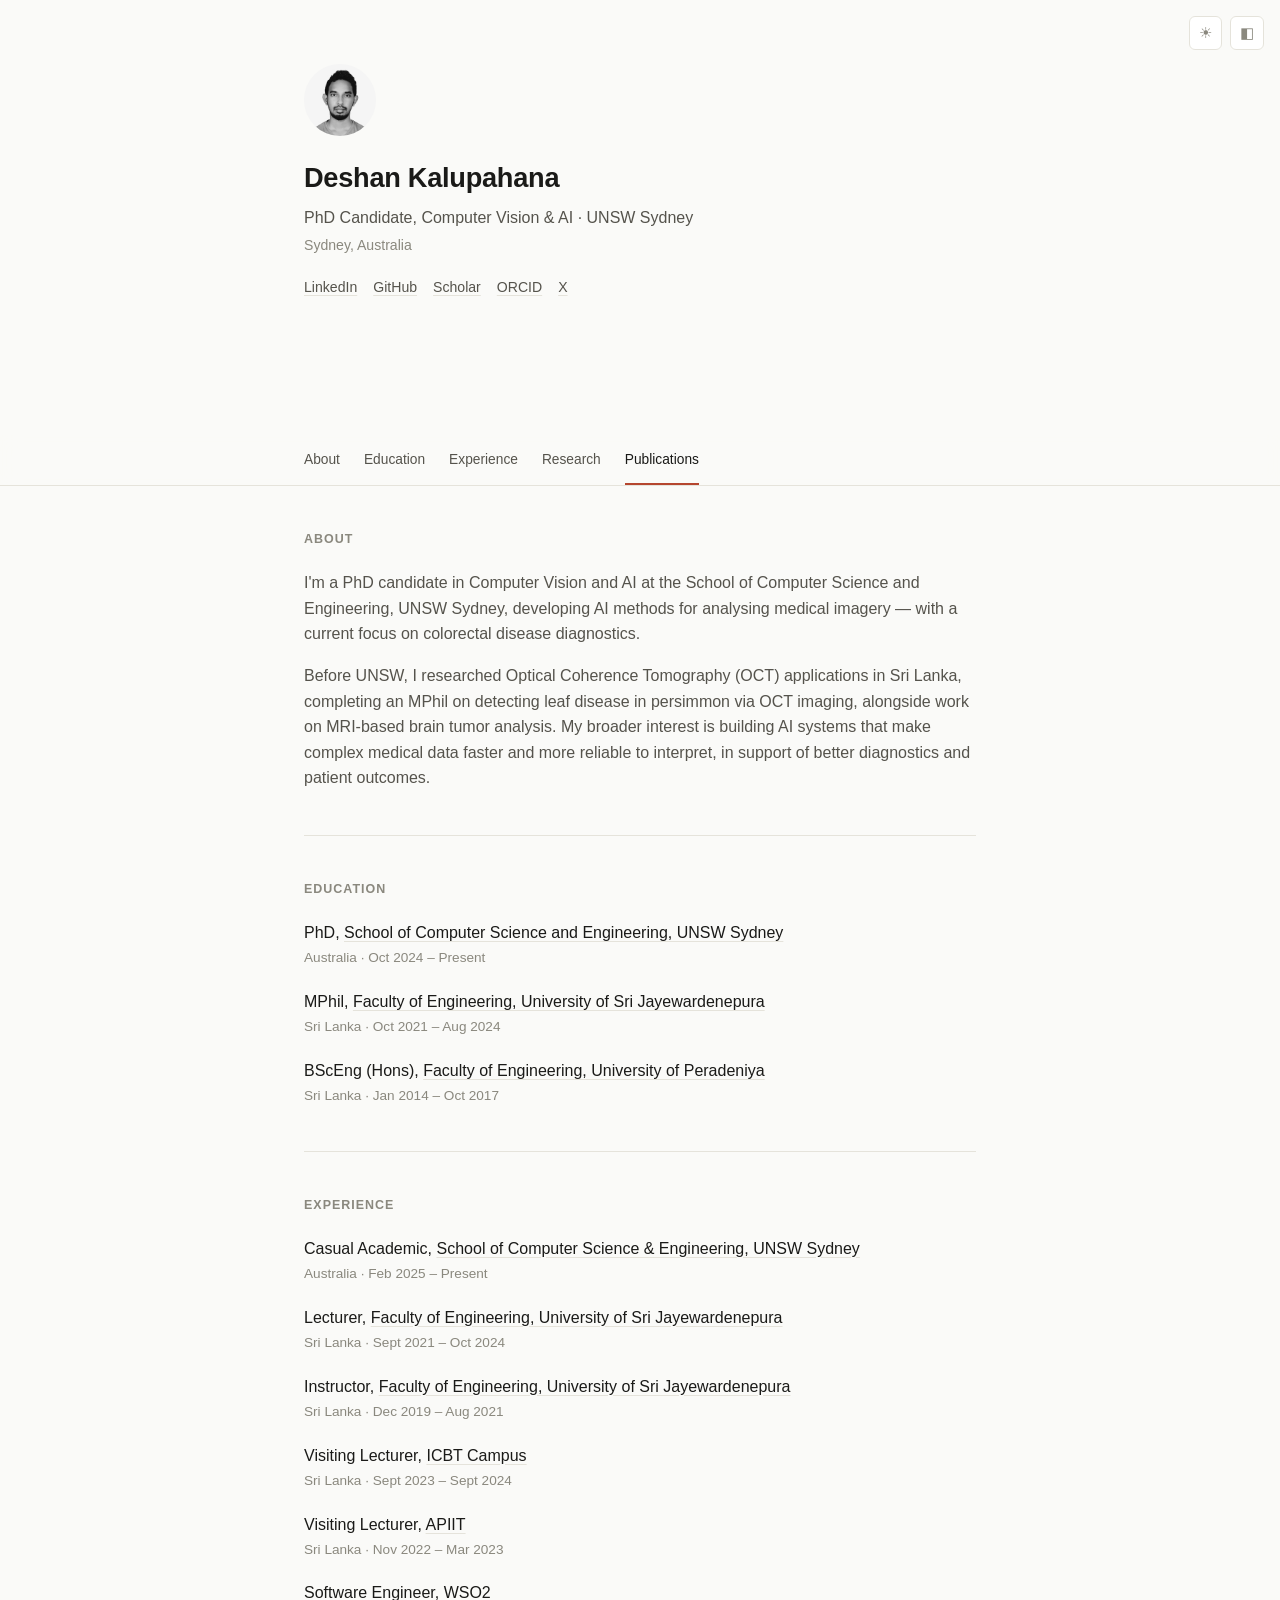
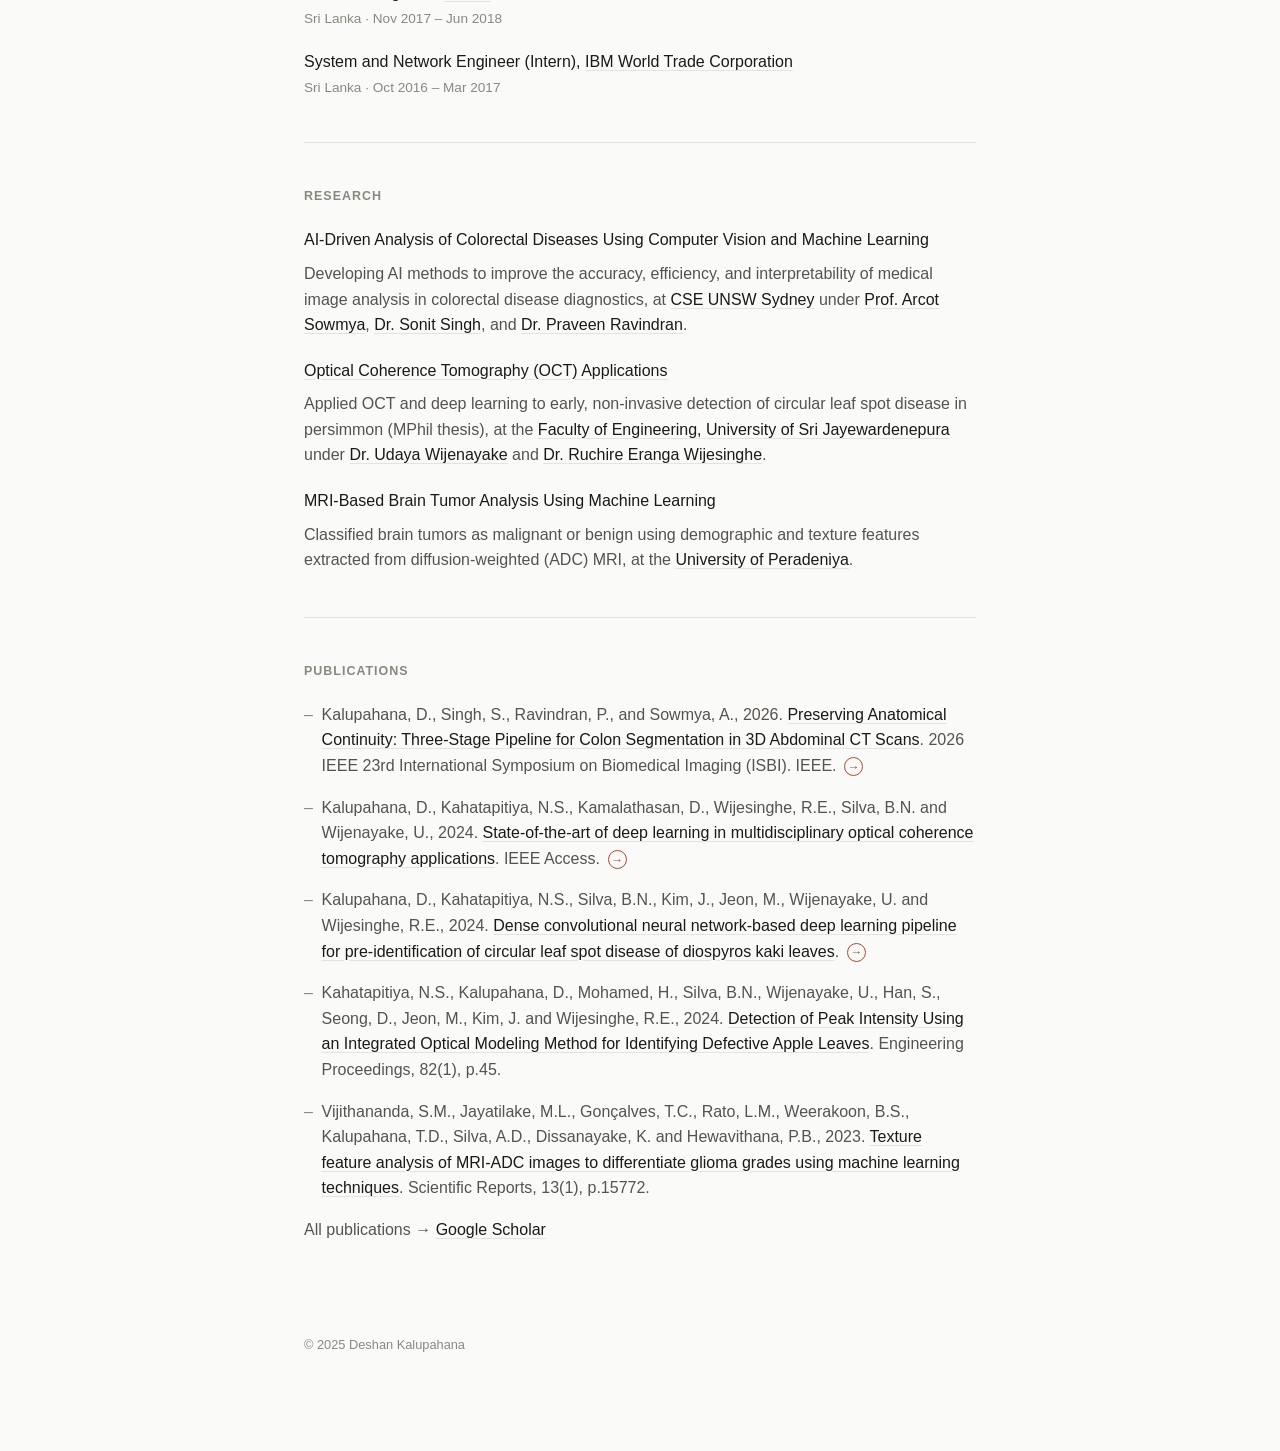
==== commit c1d77acb: "new pages for publications added" ====
--- a/index.html
+++ b/index.html
@@ -76,15 +76,7 @@
   </script>
 
   <link rel="stylesheet" href="css/minimal.css">
-  <script>
-    // Apply any saved theme choice before first paint, to avoid a flash of the wrong theme.
-    try {
-      var storedTheme = localStorage.getItem('theme');
-      if (storedTheme === 'light' || storedTheme === 'dark') {
-        document.documentElement.setAttribute('data-theme', storedTheme);
-      }
-    } catch (e) {}
-  </script>
+  <script src="js/theme.js"></script>
 </head>
 <body>
   <div class="top-controls">
@@ -198,8 +190,9 @@
     <section id="publications" aria-labelledby="publications-heading">
       <h2 id="publications-heading">Publications</h2>
       <ul class="pub-list">
-        <li>Kalupahana, D., Kahatapitiya, N.S., Kamalathasan, D., Wijesinghe, R.E., Silva, B.N. and Wijenayake, U., 2024. <a href="https://doi.org/10.1109/ACCESS.2024.3492389">State-of-the-art of deep learning in multidisciplinary optical coherence tomography applications</a>. IEEE Access.</li>
-        <li>Kalupahana, D., Kahatapitiya, N.S., Silva, B.N., Kim, J., Jeon, M., Wijenayake, U. and Wijesinghe, R.E., 2024. <a href="https://doi.org/10.3390/s24165398">Dense convolutional neural network-based deep learning pipeline for pre-identification of circular leaf spot disease of diospyros kaki leaves</a>.</li>
+        <li>Kalupahana, D., Singh, S., Ravindran, P., and Sowmya, A., 2026. <a href="https://ieeexplore.ieee.org/abstract/document/11515927/">Preserving Anatomical Continuity: Three-Stage Pipeline for Colon Segmentation in 3D Abdominal CT Scans</a>. 2026 IEEE 23rd International Symposium on Biomedical Imaging (ISBI). IEEE. <a class="project-link" href="publications/colon-segmentation/index.html" aria-label="Colon segmentation project page" title="Colon segmentation project page"><span aria-hidden="true">&rarr;</span></a></li>
+        <li>Kalupahana, D., Kahatapitiya, N.S., Kamalathasan, D., Wijesinghe, R.E., Silva, B.N. and Wijenayake, U., 2024. <a href="https://doi.org/10.1109/ACCESS.2024.3492389">State-of-the-art of deep learning in multidisciplinary optical coherence tomography applications</a>. IEEE Access. <a class="project-link" href="publications/deep-learning-oct-review/index.html" aria-label="Deep learning OCT review project page" title="Deep learning OCT review project page"><span aria-hidden="true">&rarr;</span></a></li>
+        <li>Kalupahana, D., Kahatapitiya, N.S., Silva, B.N., Kim, J., Jeon, M., Wijenayake, U. and Wijesinghe, R.E., 2024. <a href="https://doi.org/10.3390/s24165398">Dense convolutional neural network-based deep learning pipeline for pre-identification of circular leaf spot disease of diospyros kaki leaves</a>. <a class="project-link" href="publications/circular-leaf-spot-detection/index.html" aria-label="Circular leaf spot detection project page" title="Circular leaf spot detection project page"><span aria-hidden="true">&rarr;</span></a></li>
         <li>Kahatapitiya, N.S., Kalupahana, D., Mohamed, H., Silva, B.N., Wijenayake, U., Han, S., Seong, D., Jeon, M., Kim, J. and Wijesinghe, R.E., 2024. <a href="https://doi.org/10.3390/ecsa-11-20515">Detection of Peak Intensity Using an Integrated Optical Modeling Method for Identifying Defective Apple Leaves</a>. Engineering Proceedings, 82(1), p.45.</li>
         <li>Vijithananda, S.M., Jayatilake, M.L., Gon&ccedil;alves, T.C., Rato, L.M., Weerakoon, B.S., Kalupahana, T.D., Silva, A.D., Dissanayake, K. and Hewavithana, P.B., 2023. <a href="https://www.nature.com/articles/s41598-023-41353-5">Texture feature analysis of MRI-ADC images to differentiate glioma grades using machine learning techniques</a>. Scientific Reports, 13(1), p.15772.</li>
       </ul>
@@ -233,20 +226,6 @@
       sections.forEach(section => observer.observe(section));
     });
 
-    // Light/dark theme toggle
-    document.addEventListener('DOMContentLoaded', () => {
-      const toggle = document.getElementById('theme-toggle');
-      if (!toggle) return;
-
-      toggle.addEventListener('click', () => {
-        const root = document.documentElement;
-        const systemPrefersDark = window.matchMedia('(prefers-color-scheme: dark)').matches;
-        const current = root.getAttribute('data-theme') || (systemPrefersDark ? 'dark' : 'light');
-        const next = current === 'dark' ? 'light' : 'dark';
-        root.setAttribute('data-theme', next);
-        try { localStorage.setItem('theme', next); } catch (e) {}
-      });
-    });
   </script>
 </body>
 </html>
--- a/css/minimal.css
+++ b/css/minimal.css
@@ -203,6 +203,30 @@
   color: var(--text-muted);
 }
 .pub-list li:last-child { margin-bottom: 0; }
+.pub-list .project-link {
+  display: inline-flex;
+  align-items: center;
+  justify-content: center;
+  width: 1.2rem;
+  height: 1.2rem;
+  margin-left: 0.2rem;
+  border: 1px solid currentColor;
+  border-radius: 50%;
+  color: var(--accent);
+  font-size: 0.75rem;
+  line-height: 1;
+  text-decoration: none;
+  vertical-align: middle;
+  transition: color 0.2s ease, background-color 0.2s ease;
+}
+.pub-list .project-link:hover,
+.pub-list .project-link:focus-visible {
+  color: var(--text-primary);
+  background: var(--bg-elevated);
+}
+@media (prefers-reduced-motion: reduce) {
+  .pub-list .project-link { transition: none; }
+}
 
 /* FOOTER */
 .footer {
